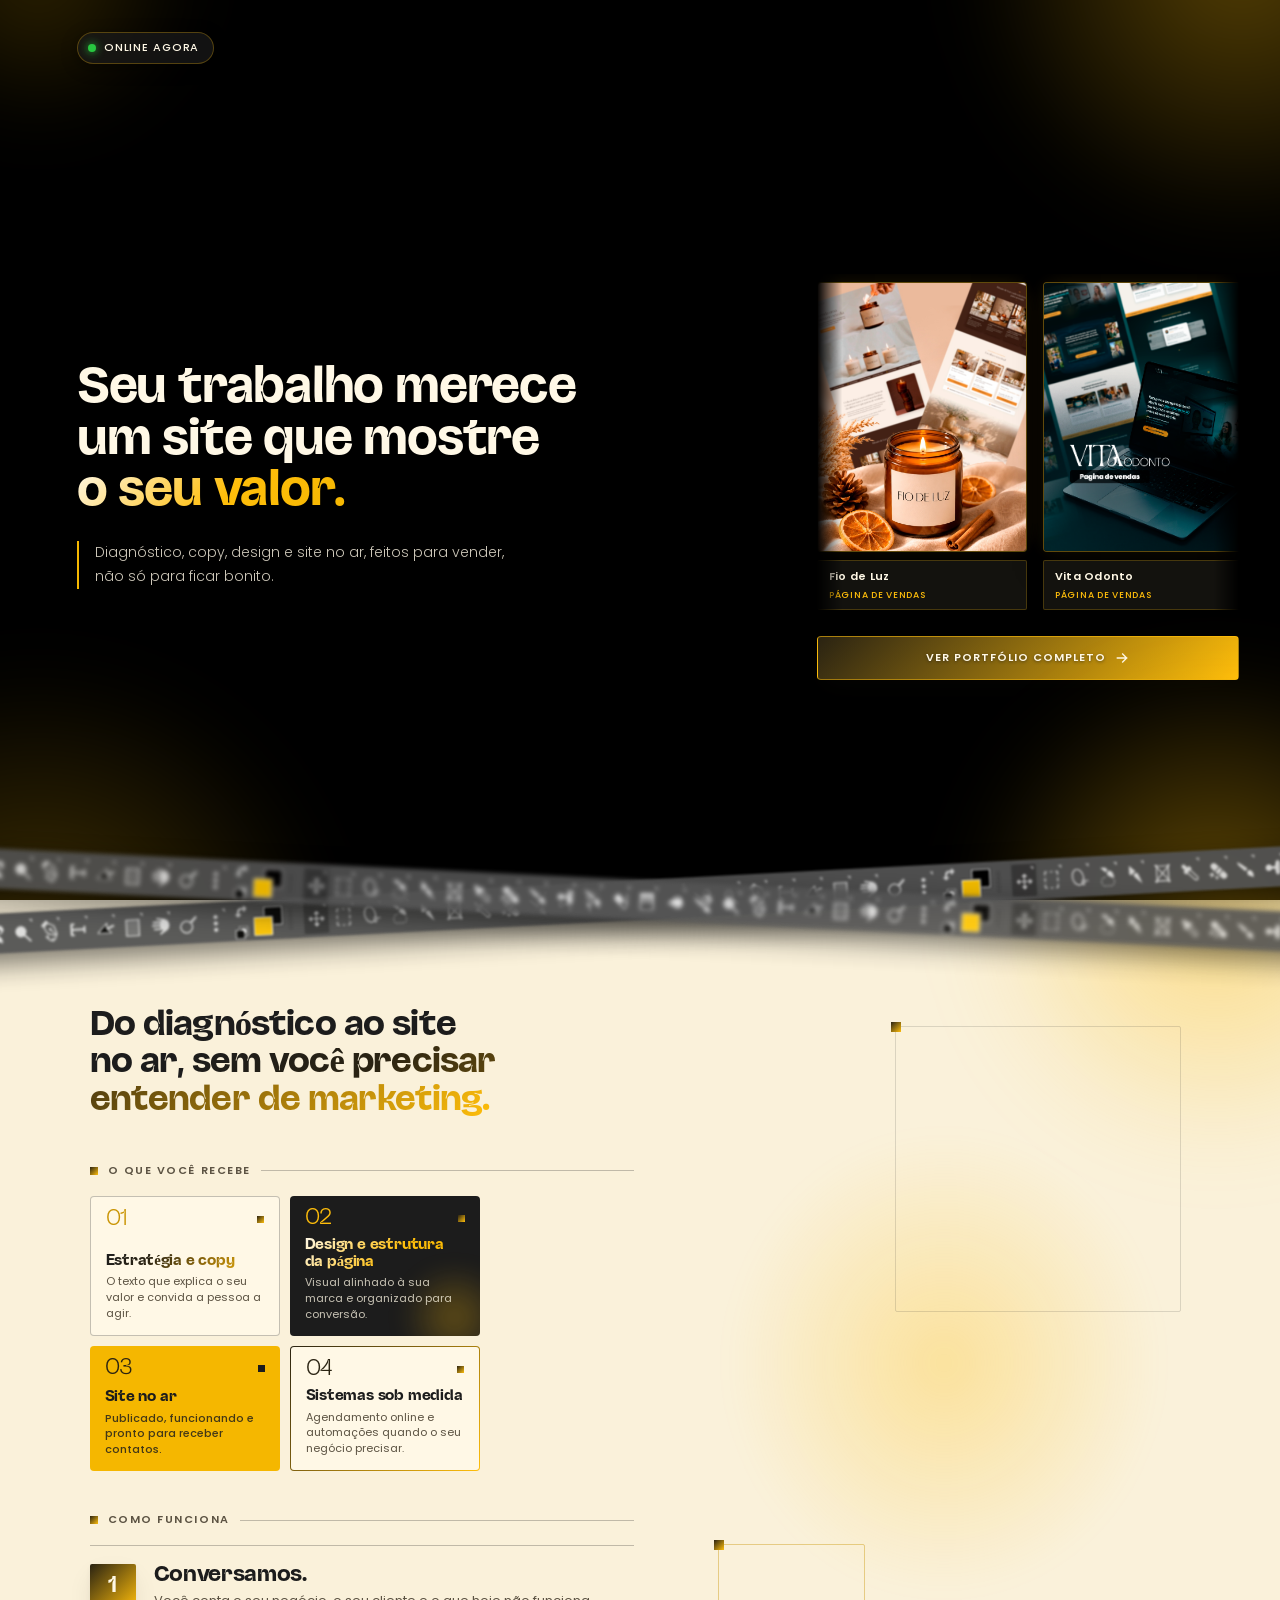
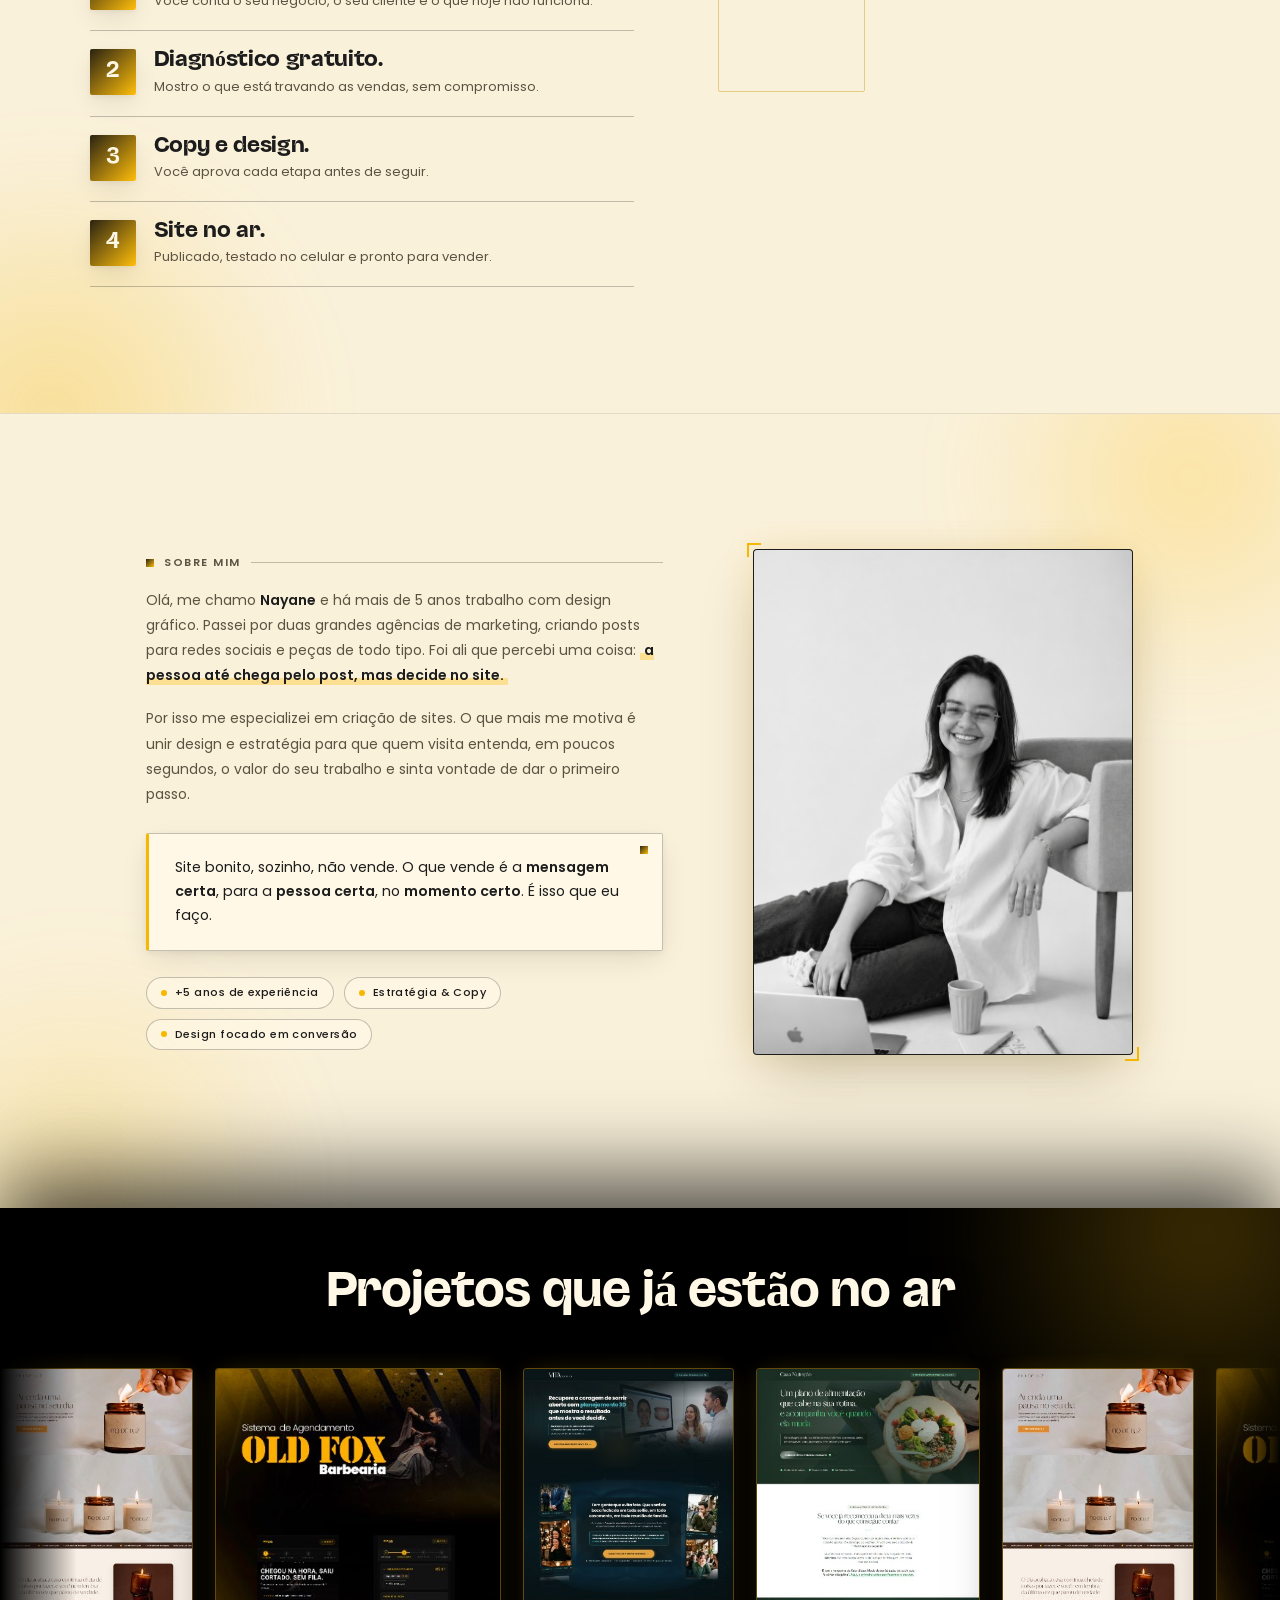
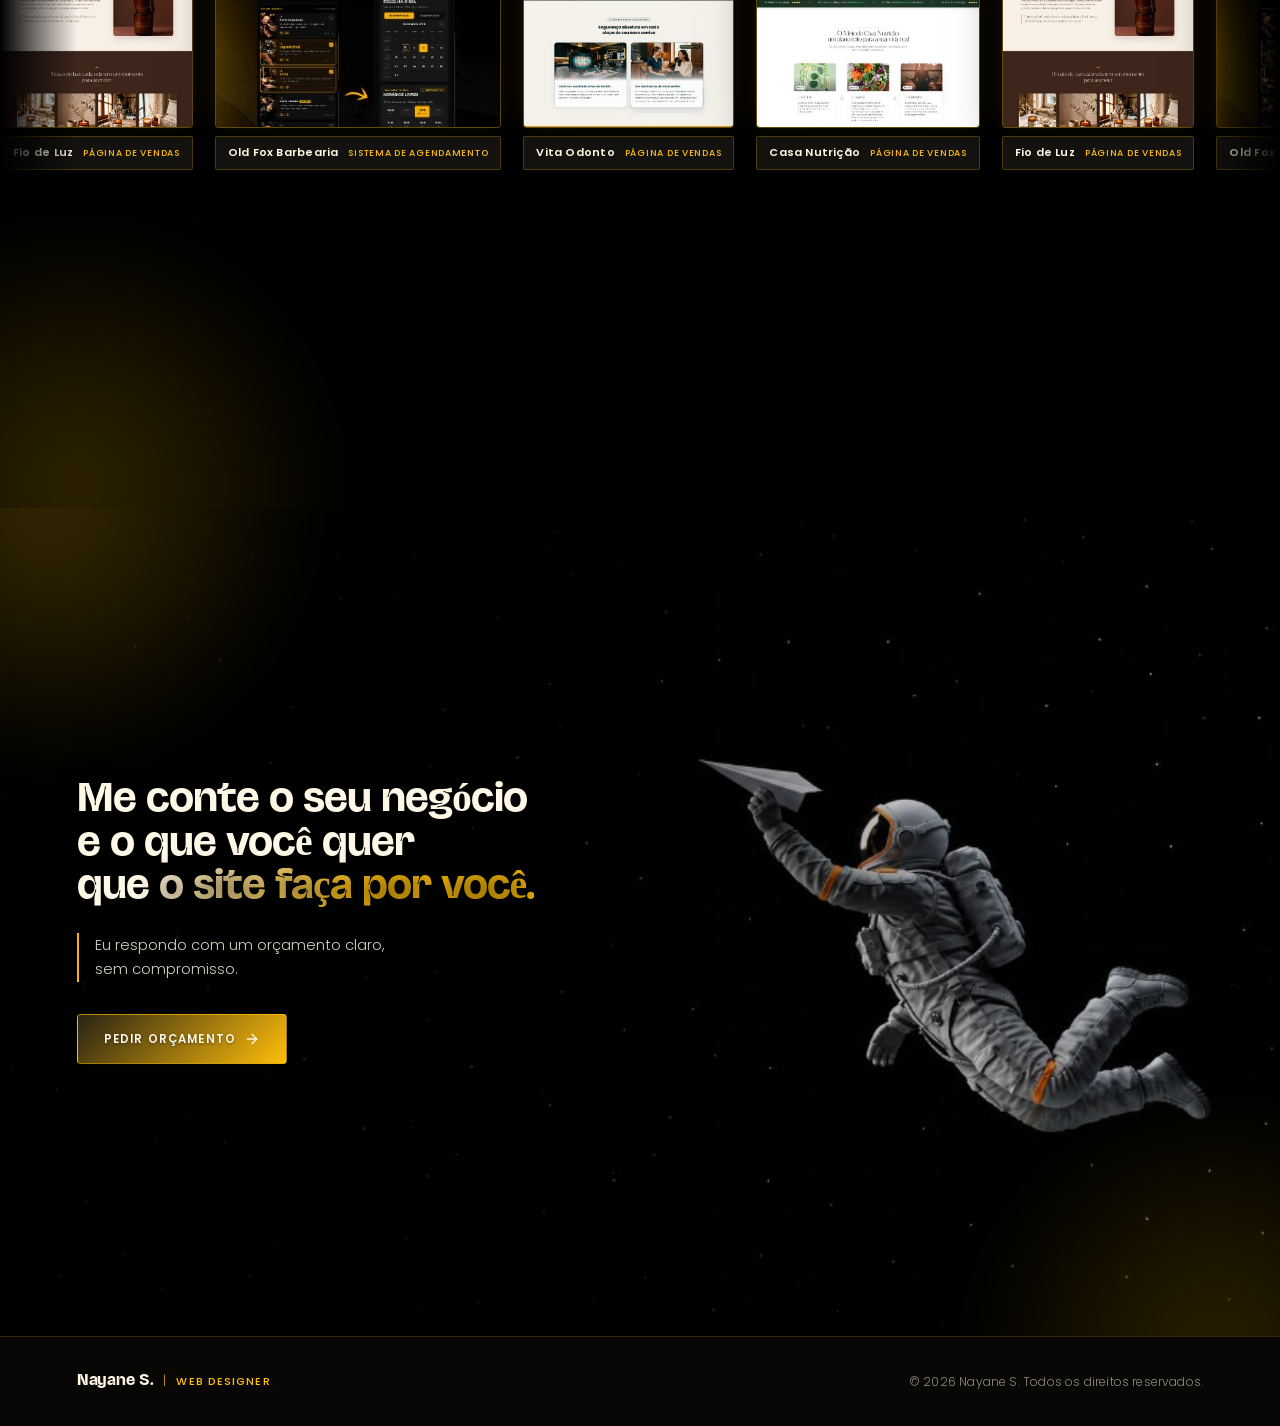
==== index.html @ 8c68a40d "feat: landing page Nayane Web Designer" ====
<!DOCTYPE html>
<html lang="pt-BR">
<head>
  <meta charset="UTF-8">
  <meta name="viewport" content="width=device-width, initial-scale=1.0">
  <title>Nayane — Site feito para vender</title>
  <meta name="description" content="Diagnóstico, copy, design e site no ar, feitos para vender, não só para ficar bonito.">
  <link rel="preconnect" href="https://fonts.googleapis.com">
  <link rel="preconnect" href="https://fonts.gstatic.com" crossorigin>
  <link href="https://fonts.googleapis.com/css2?family=Poppins:wght@300;400;500;600;700&display=swap" rel="stylesheet">
  <link rel="preload" as="image" href="assets/work/fio-de-luz.jpg">
  <link rel="stylesheet" href="styles.css">
</head>
<body>

<div class="scene" id="scene">

  <!-- ══════════════════════════════════════════
       DOBRA 1 — HERO (fixa enquanto a dobra 2 sobe)
  ═══════════════════════════════════════════ -->
  <section class="fold1" id="fold1" aria-label="Apresentação">

    <!-- Vídeo de fundo: acompanha o scroll (zoom + velocidade) -->
    <div class="space" id="space" aria-hidden="true">
      <video id="spaceVideo" class="space__video" autoplay muted loop playsinline preload="auto">
        <source src="assets/hero-bg.mov">
      </video>
      <!-- remove o astronauta do vídeo quando o astronauta em PNG assume e começa a cair -->
      <div class="space__hole" id="spaceHole"></div>
    </div>
    <div class="fold1__dim" id="fold1Dim" aria-hidden="true"></div>

    <!-- Luzes amarelas nas pontas -->
    <div class="glow glow--tr" aria-hidden="true"></div>
    <div class="glow glow--bl" aria-hidden="true"></div>
    <div class="glow glow--tl" aria-hidden="true"></div>

    <!-- Status online no topo -->
    <header class="live-status" aria-label="Status">
      <span class="live-status__dot" aria-hidden="true"></span>
      <span class="live-status__text">Online agora</span>
    </header>

    <div class="fold1__inner" id="fold1Inner">

      <!-- Copy à esquerda -->
      <div class="hero-copy">
        <h1 class="hero-copy__title">
          <span class="hero-title--desk">
            <span class="u-nowrap">Seu trabalho merece</span><br>
            <span class="u-nowrap">um site que mostre</span><br>
            <span class="grad-night u-nowrap">o seu valor.</span>
          </span>
          <span class="hero-title--mob">
            <span class="u-nowrap">Seu trabalho merece um site</span><br>
            <span class="u-nowrap">que mostre <span class="grad-night">o seu valor.</span></span>
          </span>
        </h1>
        <p class="hero-copy__lead">
          Diagnóstico, copy, design e site no ar, feitos para vender,<br class="desk-br">
          não só para ficar bonito.
        </p>
      </div>

      <!-- Carrossel contínuo em looping à direita -->
      <div class="showcase" id="showcase" aria-label="Projetos em destaque">
        <div class="marquee-wrap">
          <div class="marquee-track" id="marqueeTrack">
            <!-- Set 1 -->
            <a class="c-card" href="https://www.behance.net/gallery/258046395/Pagina-de-Vendas-Fio-de-Luz" target="_blank" rel="noopener noreferrer">
              <div class="c-card__frame">
                <img src="assets/work/fio-de-luz.jpg" alt="Fio de Luz — Página de Vendas" width="819" height="1024" loading="eager">
              </div>
              <div class="c-box">
                <span class="c-box__name">Fio de Luz</span>
                <span class="c-box__type">Página de Vendas</span>
              </div>
            </a>

            <a class="c-card" href="https://www.behance.net/gallery/257832721/Pagina-de-Vendas-Vita-Odonto" target="_blank" rel="noopener noreferrer">
              <div class="c-card__frame">
                <img src="assets/work/vita-odonto.png" alt="Vita Odonto — Página de Vendas" width="1080" height="1350" loading="lazy">
              </div>
              <div class="c-box">
                <span class="c-box__name">Vita Odonto</span>
                <span class="c-box__type">Página de Vendas</span>
              </div>
            </a>

            <a class="c-card" href="https://www.behance.net/gallery/257836967/Pagina-de-Vendas-Casa-Nutricao" target="_blank" rel="noopener noreferrer">
              <div class="c-card__frame">
                <img src="assets/work/casa-nutricao.png" alt="Casa Nutrição — Página de Vendas" width="1080" height="1350" loading="lazy">
              </div>
              <div class="c-box">
                <span class="c-box__name">Casa Nutrição</span>
                <span class="c-box__type">Página de Vendas</span>
              </div>
            </a>

            <a class="c-card" href="https://www.behance.net/gallery/258310247/Sistema-de-Agendamento-OLD-FOX-Barbearia" target="_blank" rel="noopener noreferrer">
              <div class="c-card__frame">
                <img src="assets/work/old-fox-barbearia.png" alt="Old Fox Barbearia — Sistema de Agendamento" width="1080" height="1350" loading="lazy">
              </div>
              <div class="c-box">
                <span class="c-box__name">Old Fox Barbearia</span>
                <span class="c-box__type">Sistema de Agendamento</span>
              </div>
            </a>

            <!-- Set 2 (duplicação para loop infinito contínuo) -->
            <a class="c-card" href="https://www.behance.net/gallery/258046395/Pagina-de-Vendas-Fio-de-Luz" target="_blank" rel="noopener noreferrer" aria-hidden="true" tabindex="-1">
              <div class="c-card__frame">
                <img src="assets/work/fio-de-luz.jpg" alt="" width="819" height="1024" loading="lazy">
              </div>
              <div class="c-box">
                <span class="c-box__name">Fio de Luz</span>
                <span class="c-box__type">Página de Vendas</span>
              </div>
            </a>

            <a class="c-card" href="https://www.behance.net/gallery/257832721/Pagina-de-Vendas-Vita-Odonto" target="_blank" rel="noopener noreferrer" aria-hidden="true" tabindex="-1">
              <div class="c-card__frame">
                <img src="assets/work/vita-odonto.png" alt="" width="1080" height="1350" loading="lazy">
              </div>
              <div class="c-box">
                <span class="c-box__name">Vita Odonto</span>
                <span class="c-box__type">Página de Vendas</span>
              </div>
            </a>

            <a class="c-card" href="https://www.behance.net/gallery/257836967/Pagina-de-Vendas-Casa-Nutricao" target="_blank" rel="noopener noreferrer" aria-hidden="true" tabindex="-1">
              <div class="c-card__frame">
                <img src="assets/work/casa-nutricao.png" alt="" width="1080" height="1350" loading="lazy">
              </div>
              <div class="c-box">
                <span class="c-box__name">Casa Nutrição</span>
                <span class="c-box__type">Página de Vendas</span>
              </div>
            </a>

            <a class="c-card" href="https://www.behance.net/gallery/258310247/Sistema-de-Agendamento-OLD-FOX-Barbearia" target="_blank" rel="noopener noreferrer" aria-hidden="true" tabindex="-1">
              <div class="c-card__frame">
                <img src="assets/work/old-fox-barbearia.png" alt="" width="1080" height="1350" loading="lazy">
              </div>
              <div class="c-box">
                <span class="c-box__name">Old Fox Barbearia</span>
                <span class="c-box__type">Sistema de Agendamento</span>
              </div>
            </a>
          </div>
        </div>

        <a class="btn-gradient btn-wide" href="https://www.behance.net/nayanefreitas1" target="_blank" rel="noopener noreferrer">
          Ver portfólio completo
          <svg viewBox="0 0 24 24" width="16" height="16" aria-hidden="true"><path d="M5 12h14M13 6l6 6-6 6" fill="none" stroke="currentColor" stroke-width="2" stroke-linecap="square"/></svg>
        </a>
      </div>
    </div>
  </section>

  <!-- ══════════════════════════════════════════
       DOBRA 2 — PROCESSO (sobe cobrindo a dobra 1)
  ═══════════════════════════════════════════ -->
  <section class="fold2" id="fold2" aria-label="O que você recebe e como funciona">

    <!-- Faixas de ferramentas do Photoshop se cruzando na transição -->
    <div class="ps-crossing" aria-hidden="true">
      <div class="ps-ribbon ps-ribbon--1"></div>
      <div class="ps-ribbon ps-ribbon--2"></div>
    </div>

    <div class="glow glow--f2-tr" aria-hidden="true"></div>
    <div class="glow glow--f2-bl" aria-hidden="true"></div>

    <div class="fold2__grid">

      <!-- Conteúdo à esquerda -->
      <div class="fold2__content">
        <h2 class="fold2__title reveal">
          Do diagnóstico ao site no ar, <span class="grad-day">sem você precisar entender de marketing.</span>
        </h2>

        <div class="sub-label reveal">O que você recebe</div>
        <div class="squares">
          <article class="sq sq--cream reveal" style="--d:0ms">
            <div class="sq__top"><span class="sq__idx">01</span><span class="sq__mark" aria-hidden="true"></span></div>
            <div class="sq__body">
              <h3 class="sq__title">Estratégia e copy</h3>
              <p class="sq__text">O texto que explica o seu valor e convida a pessoa a agir.</p>
            </div>
          </article>
          <article class="sq sq--charcoal reveal" style="--d:90ms">
            <div class="sq__top"><span class="sq__idx">02</span><span class="sq__mark" aria-hidden="true"></span></div>
            <div class="sq__body">
              <h3 class="sq__title"><span class="u-nowrap">Design e estrutura</span><br>da página</h3>
              <p class="sq__text">Visual alinhado à sua marca e organizado para conversão.</p>
            </div>
          </article>
          <article class="sq sq--yellow reveal" style="--d:180ms">
            <div class="sq__top"><span class="sq__idx">03</span><span class="sq__mark" aria-hidden="true"></span></div>
            <div class="sq__body">
              <h3 class="sq__title">Site no ar</h3>
              <p class="sq__text">Publicado, funcionando e pronto para receber contatos.</p>
            </div>
          </article>
          <article class="sq sq--frame reveal" style="--d:270ms">
            <div class="sq__top"><span class="sq__idx">04</span><span class="sq__mark" aria-hidden="true"></span></div>
            <div class="sq__body">
              <h3 class="sq__title">Sistemas sob medida</h3>
              <p class="sq__text">Agendamento online e automações quando o seu negócio precisar.</p>
            </div>
          </article>
        </div>

        <div class="sub-label reveal">Como funciona</div>
        <ol class="steps">
          <li class="step reveal" style="--d:0ms">
            <span class="step__num">1</span>
            <div><h3 class="step__title">Conversamos.</h3><p class="step__text">Você conta o seu negócio, o seu cliente e o que hoje não funciona.</p></div>
          </li>
          <li class="step reveal" style="--d:80ms">
            <span class="step__num">2</span>
            <div><h3 class="step__title">Diagnóstico gratuito.</h3><p class="step__text">Mostro o que está travando as vendas, sem compromisso.</p></div>
          </li>
          <li class="step reveal" style="--d:160ms">
            <span class="step__num">3</span>
            <div><h3 class="step__title">Copy e design.</h3><p class="step__text">Você aprova cada etapa antes de seguir.</p></div>
          </li>
          <li class="step reveal" style="--d:240ms">
            <span class="step__num">4</span>
            <div><h3 class="step__title">Site no ar.</h3><p class="step__text">Publicado, testado no celular e pronto para vender.</p></div>
          </li>
        </ol>
      </div>

      <!-- Palco do astronauta (fica fixo enquanto o conteúdo rola) -->
      <aside class="fold2__aside" id="astroSlot" aria-hidden="true">
        <div class="aside__glow"></div>
        <div class="aside__frame aside__frame--a"></div>
        <div class="aside__frame aside__frame--b"></div>
      </aside>
    </div>
  </section>

  <!-- ══════════════════════════════════════════
       DOBRA 3 — SOBRE (Nayane)
  ═══════════════════════════════════════════ -->
  <section class="fold3" id="sobre" aria-label="Sobre Nayane">
    <div class="glow glow--f3-tr" aria-hidden="true"></div>
    <div class="glow glow--f3-bl" aria-hidden="true"></div>

    <div class="fold3__grid">
      <!-- Texto à esquerda -->
      <div class="fold3__copy">
        <div class="sub-label reveal">Sobre mim</div>

        <p class="fold3__p reveal">
          Olá, me chamo <strong>Nayane</strong> e há mais de <br class="mob-br"><span class="u-nowrap">5 anos</span> trabalho com design gráfico. Passei por duas grandes agências de marketing, criando posts para redes sociais e peças de todo tipo. Foi ali que percebi uma coisa: <span class="fold3__highlight">a pessoa até chega pelo post, mas decide no site.</span>
        </p>

        <p class="fold3__p reveal">
          Por isso me especializei em criação <br class="mob-br"><span class="u-nowrap">de sites.</span> O que mais me motiva é unir design e estratégia para que quem visita entenda, em poucos segundos, o valor do seu trabalho e sinta vontade de dar o primeiro passo.
        </p>

        <div class="fold3__card reveal">
          <div class="fold3__card-mark" aria-hidden="true"></div>
          <p class="fold3__card-text">
            Site bonito, sozinho, não vende. O que vende é a <strong>mensagem certa</strong>, para a <strong>pessoa certa</strong>, no <strong>momento certo</strong>. É isso que eu faço.
          </p>
        </div>

        <div class="fold3__badges reveal">
          <span class="badge"><span class="badge__dot"></span>+5 anos de experiência</span>
          <span class="badge"><span class="badge__dot"></span>Estratégia &amp; Copy</span>
          <span class="badge"><span class="badge__dot"></span>Design focado em conversão</span>
        </div>
      </div>

      <!-- Foto à direita -->
      <div class="fold3__visual reveal">
        <div class="fold3__photo-wrap">
          <div class="fold3__photo-frame">
            <img class="fold3__photo" src="assets/nayane.jpg" alt="Nayane — Designer Gráfica e de Sites" width="800" height="1067" loading="lazy">
          </div>
          <div class="fold3__photo-decor fold3__photo-decor--tl" aria-hidden="true"></div>
          <div class="fold3__photo-decor fold3__photo-decor--br" aria-hidden="true"></div>
        </div>
      </div>
    </div>
  </section>

  <!-- ══════════════════════════════════════════
       DOBRA 4 — PROJETOS NO AR (Vídeo Astronauta + Carrossel Looping)
  ═══════════════════════════════════════════ -->
  <section class="fold4" id="portfolio" aria-label="Projetos no ar">
    <!-- Fundo de vídeo com astronauta no centro inferior -->
    <div class="fold4__video-wrap" aria-hidden="true">
      <video class="fold4__video" id="fold4Video" autoplay muted loop playsinline webkit-playsinline preload="auto">
        <source src="assets/fold4-bg.mp4" type="video/mp4">
        <source src="assets/fold4-bg.mov" type="video/quicktime">
      </video>
      <div class="fold4__dim"></div>
    </div>

    <!-- Luzes de ponta -->
    <div class="glow glow--f4-tr" aria-hidden="true"></div>
    <div class="glow glow--f4-bl" aria-hidden="true"></div>

    <div class="fold4__content">
      <!-- Título da dobra 4 -->
      <div class="fold4__header reveal">
        <h2 class="fold4__title">
          Projetos que já estão no ar
        </h2>
      </div>

      <!-- Carrossel contínuo passando acima do astronauta -->
      <div class="fold4__marquee-wrap" aria-label="Carrossel de projetos">
        <div class="fold4__track">
          <!-- Set 1 -->
          <a class="p-card" href="https://www.behance.net/gallery/258046395/Pagina-de-Vendas-Fio-de-Luz" target="_blank" rel="noopener noreferrer">
            <div class="p-card__frame">
              <img src="assets/projects/fio-de-luz-full.jpg" alt="Fio de Luz — Vela Aromática &amp; Ritual" width="368" height="1024" loading="eager">
            </div>
            <div class="p-card__info">
              <span class="p-card__name">Fio de Luz</span>
              <span class="p-card__tag">Página de Vendas</span>
            </div>
          </a>

          <a class="p-card" href="https://www.behance.net/gallery/258310247/Sistema-de-Agendamento-OLD-FOX-Barbearia" target="_blank" rel="noopener noreferrer">
            <div class="p-card__frame">
              <img src="assets/projects/old-fox-full.jpg" alt="Old Fox Barbearia — Sistema de Agendamento" width="388" height="1024" loading="lazy">
            </div>
            <div class="p-card__info">
              <span class="p-card__name">Old Fox Barbearia</span>
              <span class="p-card__tag">Sistema de Agendamento</span>
            </div>
          </a>

          <a class="p-card" href="https://www.behance.net/gallery/257832721/Pagina-de-Vendas-Vita-Odonto" target="_blank" rel="noopener noreferrer">
            <div class="p-card__frame">
              <img src="assets/projects/vita-odonto-full.jpg" alt="Vita Odonto — Odontologia Estética" width="351" height="1024" loading="lazy">
            </div>
            <div class="p-card__info">
              <span class="p-card__name">Vita Odonto</span>
              <span class="p-card__tag">Página de Vendas</span>
            </div>
          </a>

          <a class="p-card" href="https://www.behance.net/gallery/257836967/Pagina-de-Vendas-Casa-Nutricao" target="_blank" rel="noopener noreferrer">
            <div class="p-card__frame">
              <img src="assets/projects/casa-nutricao-full.jpg" alt="Casa Nutrição — Nutrição Real" width="364" height="1024" loading="lazy">
            </div>
            <div class="p-card__info">
              <span class="p-card__name">Casa Nutrição</span>
              <span class="p-card__tag">Página de Vendas</span>
            </div>
          </a>

          <!-- Set 2 (duplicação para loop contínuo perfeito) -->
          <a class="p-card" href="https://www.behance.net/gallery/258046395/Pagina-de-Vendas-Fio-de-Luz" target="_blank" rel="noopener noreferrer" aria-hidden="true" tabindex="-1">
            <div class="p-card__frame">
              <img src="assets/projects/fio-de-luz-full.jpg" alt="" width="368" height="1024" loading="lazy">
            </div>
            <div class="p-card__info">
              <span class="p-card__name">Fio de Luz</span>
              <span class="p-card__tag">Página de Vendas</span>
            </div>
          </a>

          <a class="p-card" href="https://www.behance.net/gallery/258310247/Sistema-de-Agendamento-OLD-FOX-Barbearia" target="_blank" rel="noopener noreferrer" aria-hidden="true" tabindex="-1">
            <div class="p-card__frame">
              <img src="assets/projects/old-fox-full.jpg" alt="" width="388" height="1024" loading="lazy">
            </div>
            <div class="p-card__info">
              <span class="p-card__name">Old Fox Barbearia</span>
              <span class="p-card__tag">Sistema de Agendamento</span>
            </div>
          </a>

          <a class="p-card" href="https://www.behance.net/gallery/257832721/Pagina-de-Vendas-Vita-Odonto" target="_blank" rel="noopener noreferrer" aria-hidden="true" tabindex="-1">
            <div class="p-card__frame">
              <img src="assets/projects/vita-odonto-full.jpg" alt="" width="351" height="1024" loading="lazy">
            </div>
            <div class="p-card__info">
              <span class="p-card__name">Vita Odonto</span>
              <span class="p-card__tag">Página de Vendas</span>
            </div>
          </a>

          <a class="p-card" href="https://www.behance.net/gallery/257836967/Pagina-de-Vendas-Casa-Nutricao" target="_blank" rel="noopener noreferrer" aria-hidden="true" tabindex="-1">
            <div class="p-card__frame">
              <img src="assets/projects/casa-nutricao-full.jpg" alt="" width="364" height="1024" loading="lazy">
            </div>
            <div class="p-card__info">
              <span class="p-card__name">Casa Nutrição</span>
              <span class="p-card__tag">Página de Vendas</span>
            </div>
          </a>
        </div>
      </div>
    </div>
  </section>

  <!-- ═══════════════════════════════════════════════
       DOBRA 5 — CONTATO & ORÇAMENTO
  ════════════════════════════════════════════════ -->
  <section class="fold5" id="contato" aria-label="Pedir orçamento">
    <div class="fold5__bg-wrap" aria-hidden="true">
      <img class="fold5__bg" src="assets/fold5-bg.jpg" alt="" width="1024" height="576" loading="lazy" draggable="false">
      <div class="fold5__dim"></div>
    </div>

    <div class="glow glow--f5-tl" aria-hidden="true"></div>
    <div class="glow glow--f5-br" aria-hidden="true"></div>

    <div class="fold5__inner">
      <div class="fold5__content reveal">
        <h2 class="fold5__title">
          <span class="f5-line">Me conte o seu negócio</span><br>
          <span class="f5-line">e o que você quer</span><br>
          <span class="f5-line">que <span class="text-gold">o site faça por você.</span></span>
        </h2>

        <p class="fold5__sub">
          Eu respondo com um orçamento claro,<br>sem compromisso.
        </p>

        <div class="fold5__actions">
          <a class="btn-gradient fold5__cta" href="https://wa.me/5585987324544?text=Ol%C3%A1%20Nayane,%20gostaria%20de%20pedir%20um%20or%C3%A7amento%20para%20o%20meu%20site." target="_blank" rel="noopener noreferrer">
            <span>Pedir Orçamento</span>
            <svg width="16" height="16" viewBox="0 0 24 24" fill="none" stroke="currentColor" stroke-width="2" stroke-linecap="round" stroke-linejoin="round" aria-hidden="true">
              <path d="M5 12h14"/><path d="m12 5 7 7-7 7"/>
            </svg>
          </a>
        </div>
      </div>
    </div>
  </section>

  <!-- ═══════════════════════════════════════════════
       RODAPÉ
  ════════════════════════════════════════════════ -->
  <footer class="site-footer" role="contentinfo">
    <div class="site-footer__inner">
      <div class="site-footer__brand">
        <span class="site-footer__name">Nayane S.</span>
        <span class="site-footer__sep" aria-hidden="true">|</span>
        <span class="site-footer__role">Web Designer</span>
      </div>
      <p class="site-footer__copy">© 2026 Nayane S. Todos os direitos reservados.</p>
    </div>
  </footer>
</div>

<!-- Modal de Briefing / Orçamento -->
<div class="quote-modal" id="quoteModal" role="dialog" aria-modal="true" aria-labelledby="quoteModalTitle" hidden>
  <div class="quote-modal__backdrop" data-close-modal></div>
  <div class="quote-modal__card">
    <button type="button" class="quote-modal__close" id="closeQuoteModal" aria-label="Fechar">
      <svg width="18" height="18" viewBox="0 0 24 24" fill="none" stroke="currentColor" stroke-width="2" stroke-linecap="round" stroke-linejoin="round">
        <line x1="18" y1="6" x2="6" y2="18"/><line x1="6" y1="6" x2="18" y2="18"/>
      </svg>
    </button>
    <h3 class="quote-modal__title" id="quoteModalTitle">Me conte sobre o <span class="text-gold">seu projeto</span></h3>
    <p class="quote-modal__desc">Preencha em poucos segundos para copiar sua mensagem e enviar no Instagram sem compromisso.</p>
    <form class="quote-form" id="quoteForm">
      <label class="quote-field">
        <span>Seu nome</span>
        <input type="text" id="qName" placeholder="Ex.: Maria Silva" required>
      </label>
      <label class="quote-field">
        <span>Seu negócio / segmento</span>
        <input type="text" id="qBiz" placeholder="Ex.: Clínica odontológica, loja de velas, barbearia..." required>
      </label>
      <label class="quote-field">
        <span>O que você quer que o site faça por você?</span>
        <textarea id="qGoal" rows="3" placeholder="Ex.: Atrair clientes pelo WhatsApp, vender um produto, agendar horários..." required></textarea>
      </label>
      <div class="quote-form__actions">
        <button type="submit" class="btn-gradient btn-wide">
          <span id="qSubmitLabel">Copiar mensagem &amp; abrir Instagram</span>
          <svg width="16" height="16" viewBox="0 0 24 24" fill="none" stroke="currentColor" stroke-width="2" stroke-linecap="round" stroke-linejoin="round">
            <path d="M5 12h14"/><path d="m12 5 7 7-7 7"/>
          </svg>
        </button>
      </div>
      <p class="quote-form__feedback" id="qFeedback" aria-live="polite"></p>
    </form>
  </div>
</div>

<!-- Astronauta: cai da dobra 1 para a direita da dobra 2 (posicionado pelo scroll) -->
<div class="astro" id="astro" aria-hidden="true">
  <div class="astro__float">
    <img class="astro__img" src="assets/astronaut.png" alt="" width="1024" height="587" draggable="false">
    <img class="astro__hand astro__hand--a" src="assets/astronaut.png" alt="" draggable="false">
    <img class="astro__hand astro__hand--b" src="assets/astronaut.png" alt="" draggable="false">
  </div>
</div>

<script src="script.js"></script>
</body>
</html>
---- styles.css ----
/* ═══════════════════════════════════════════════
   NAYANE — Dobras 1 e 2
   Tokens vindos do design-system.html
═══════════════════════════════════════════════ */

@font-face {
  font-family: 'Malinton';
  src: url('./malinton/MalintonTrialVersion-Thin.otf') format('opentype');
  font-weight: 100; font-style: normal; font-display: swap;
}
@font-face {
  font-family: 'Malinton';
  src: url('./malinton/MalintonTrialVersion-ExtLt.otf') format('opentype');
  font-weight: 200; font-style: normal; font-display: swap;
}
@font-face {
  font-family: 'Malinton';
  src: url('./malinton/MalintonTrialVersion-Light.otf') format('opentype');
  font-weight: 300; font-style: normal; font-display: swap;
}
@font-face {
  font-family: 'Malinton';
  src: url('./malinton/MalintonTrialVersion-Regular.otf') format('opentype');
  font-weight: 400; font-style: normal; font-display: swap;
}
@font-face {
  font-family: 'Malinton';
  src: url('./malinton/MalintonTrialVersion-Medium.otf') format('opentype');
  font-weight: 500; font-style: normal; font-display: swap;
}
@font-face {
  font-family: 'Malinton';
  src: url('./malinton/MalintonTrialVersion-SemiBold.otf') format('opentype');
  font-weight: 600; font-style: normal; font-display: swap;
}
@font-face {
  font-family: 'Malinton';
  src: url('./malinton/MalintonTrialVersion-Bold.otf') format('opentype');
  font-weight: 700; font-style: normal; font-display: swap;
}
@font-face {
  font-family: 'Malinton';
  src: url('./malinton/MalintonTrialVersion-ExtBd.otf') format('opentype');
  font-weight: 800; font-style: normal; font-display: swap;
}
@font-face {
  font-family: 'Malinton';
  src: url('./malinton/MalintonTrialVersion-Black.otf') format('opentype');
  font-weight: 900; font-style: normal; font-display: swap;
}

*, *::before, *::after { box-sizing: border-box; margin: 0; padding: 0; }

:root {
  --color-bg:            #FFF8E6;
  --color-surface:       #FAF1DA;   /* fundo da dobra 2 */
  --color-surface-2:     #F4E7C8;
  --color-dark:          #1C1C1C;
  --color-dark-warm:     #2A2312;
  --color-text:          #1C1C1C;
  --color-text-muted:    #5C5343;
  --color-text-inverse:  #FFF8E6;
  --color-accent:        #F5B700;
  --color-accent-bright: #FFBE0B;
  --color-accent-dark:   #C99300;
  --color-accent-tint:   rgba(245, 183, 0, 0.14);

  --gradient-brand:      linear-gradient(180deg, #2A2312 0%, #FFBE0B 100%);
  --gradient-brand-diag: linear-gradient(135deg, #2A2312 0%, #FFBE0B 100%);
  --gradient-display:    linear-gradient(135deg, #1C1C1C 0%, #2A2312 28%, #9E740A 66%, #FFBE0B 100%);
  --gradient-display-dk: linear-gradient(135deg, #FFF8E6 0%, #FFBE0B 55%, #F5B700 100%);

  --color-border:        rgba(28, 28, 28, 0.12);
  --color-border-strong: rgba(28, 28, 28, 0.26);
  --color-border-dark:   rgba(255, 248, 230, 0.16);

  --font-display: 'Malinton', Georgia, 'Times New Roman', serif;
  --font-body:    'Poppins', -apple-system, BlinkMacSystemFont, sans-serif;

  --radius-xs: 2px;
  --radius-sm: 4px;
  --radius-md: 8px;

  --shadow-md:   0 10px 28px -6px rgba(42, 35, 18, 0.14), 0 2px 6px rgba(28, 28, 28, 0.06);
  --shadow-lg:   0 24px 52px -12px rgba(42, 35, 18, 0.24);
  --shadow-glow: 0 8px 28px rgba(245, 183, 0, 0.34);

  --ease-fast:   150ms ease;
  --ease-normal: 250ms cubic-bezier(0.22, 1, 0.36, 1);
  --ease-slow:   700ms cubic-bezier(0.22, 1, 0.36, 1);

  --gutter: 6vw;
}

html { scroll-behavior: auto; overflow-x: clip; }

body {
  font-family: var(--font-body);
  background: #000;
  color: var(--color-text-inverse);
  font-size: 14px;
  line-height: 1.6;
  overflow-x: hidden;
  -webkit-font-smoothing: antialiased;
}

img { display: block; max-width: 100%; }

/* ─── Gradientes em texto display ───────────── */
.grad-night, .grad-day {
  background-clip: text;
  -webkit-background-clip: text;
  -webkit-text-fill-color: transparent;
  color: transparent;
}
.grad-night { background-image: var(--gradient-display-dk); }
.grad-day   { background-image: var(--gradient-display); }

/* ─── Estrutura de cena ─────────────────────── */
.scene { position: relative; }

/* ═══════════════════════════════════════════════
   DOBRA 1
═══════════════════════════════════════════════ */
.fold1 {
  position: sticky; top: 0;
  height: 100vh; height: 100svh;
  min-height: 600px;
  overflow: hidden;
  z-index: 1;
  background: #000;
  isolation: isolate;
}

/* vídeo — dimensionado/posicionado por JS (cobre a tela) */
.space {
  position: absolute; left: 0; top: 0;
  transform-origin: 50% 50%;
  will-change: transform;
  z-index: 0;
}
.space__video {
  position: absolute; inset: 0;
  width: 100%; height: 100%;
  object-fit: cover;
  display: block;
}
.space__hole {
  position: absolute; border-radius: 50%;
  background: radial-gradient(closest-side, #020203 0%, #020203 64%, rgba(2,2,3,0) 100%);
  opacity: 0;
  pointer-events: none;
}

.fold1__dim {
  position: absolute; inset: 0; z-index: 1; pointer-events: none;
  background:
    linear-gradient(90deg, rgba(0,0,0,0.55) 0%, rgba(0,0,0,0.18) 45%, rgba(0,0,0,0) 70%),
    radial-gradient(ellipse 90% 80% at 50% 50%, transparent 55%, rgba(0,0,0,0.55) 100%);
}
.fold1__dim::after {
  content: ''; position: absolute; inset: 0;
  background: #000; opacity: var(--dim, 0);
}

/* luzes amarelas suaves nas pontas */
.glow {
  position: absolute; border-radius: 50%;
  pointer-events: none; z-index: 1;
  filter: blur(36px);
  animation: glowPulse 7s ease-in-out infinite;
}
.glow--tr { width: 46vw; height: 46vw; top: -26vw; right: -20vw;
  background: radial-gradient(circle, rgba(255,190,11,0.34), rgba(255,190,11,0) 66%); }
.glow--bl { width: 50vw; height: 50vw; bottom: -30vw; left: -22vw;
  background: radial-gradient(circle, rgba(255,190,11,0.28), rgba(255,190,11,0) 66%); animation-delay: -3s; }
.glow--tl { width: 26vw; height: 26vw; top: -15vw; left: -10vw;
  background: radial-gradient(circle, rgba(245,183,0,0.20), rgba(245,183,0,0) 66%); animation-delay: -5s; }
@keyframes glowPulse { 0%,100% { opacity: 1; } 50% { opacity: 0.6; } }

/* live status no topo */
.live-status {
  position: absolute; z-index: 5;
  top: 32px; left: var(--gutter);
  display: inline-flex; align-items: center; gap: 8px;
  padding: 6px 14px 6px 10px;
  background: rgba(28, 28, 28, 0.65);
  border: 1px solid rgba(255, 190, 11, 0.28);
  border-radius: 999px;
  backdrop-filter: blur(10px);
  -webkit-backdrop-filter: blur(10px);
  box-shadow: 0 4px 16px rgba(0, 0, 0, 0.4);
}
.live-status__dot {
  width: 8px; height: 8px;
  border-radius: 50%;
  background: #28c840;
  box-shadow: 0 0 8px #28c840;
  animation: livePulse 2s ease-in-out infinite;
}
.live-status__text {
  font-family: var(--font-body);
  font-size: 11px;
  font-weight: 500;
  letter-spacing: 0.08em;
  text-transform: uppercase;
  color: #fff8e6;
}
@keyframes livePulse {
  0%, 100% { opacity: 1; transform: scale(1); box-shadow: 0 0 8px #28c840; }
  50% { opacity: 0.55; transform: scale(0.9); box-shadow: 0 0 3px #28c840; }
}

.u-nowrap {
  white-space: nowrap;
}
.mob-br { display: none; }
.hero-title--desk { display: inline; }
.hero-title--mob { display: none; }

/* marca legada mantida por compatibilidade */
.brand { display: none; }

/* conteúdo */
.fold1__inner {
  position: relative; z-index: 3;
  height: 100%;
  display: grid;
  grid-template-columns: minmax(0, 1fr) auto;
  align-items: center;
  column-gap: 3vw;
  padding: 110px 3.2vw 56px var(--gutter);
  will-change: transform, opacity;
}

.hero-copy { max-width: 44vw; }
.hero-copy__title {
  font-family: var(--font-display);
  font-weight: 700;
  font-size: clamp(28px, 3.8vw, 68px);
  line-height: 1.05;
  letter-spacing: -0.025em;
  color: var(--color-text-inverse);
  margin-bottom: 22px;
}
.hero-copy__lead {
  font-weight: 300;
  font-size: clamp(13.5px, 1.1vw, 16.5px);
  line-height: 1.7;
  max-width: 32em;
  color: rgba(255, 248, 230, 0.8);
  border-left: 2px solid var(--color-accent);
  padding-left: 16px;
}

/* ─── Carrossel em Marquee Contínuo ─────────── */
.showcase {
  width: min(33vw, 450px);
  justify-self: end;
  margin-left: auto;
  display: flex;
  flex-direction: column;
  gap: 14px;
}

.marquee-wrap {
  width: 100%;
  overflow: hidden;
  padding: 8px 0 12px;
  mask-image: linear-gradient(90deg, transparent 0%, #000 6%, #000 94%, transparent 100%);
  -webkit-mask-image: linear-gradient(90deg, transparent 0%, #000 6%, #000 94%, transparent 100%);
}

.marquee-track {
  display: flex;
  gap: 16px;
  width: max-content;
  animation: marqueeLoop 24s linear infinite;
  will-change: transform;
}
.marquee-wrap:hover .marquee-track {
  animation-play-state: paused;
}

@keyframes marqueeLoop {
  0%   { transform: translateX(0); }
  100% { transform: translateX(calc(-50% - 8px)); }
}

.c-card {
  width: 210px;
  flex-shrink: 0;
  display: flex;
  flex-direction: column;
  gap: 8px;
  text-decoration: none;
  color: inherit;
  cursor: pointer;
}
.c-card__frame {
  position: relative;
  width: 100%;
  height: 270px;
  border-radius: var(--radius-sm);
  overflow: hidden;
  background: #0d0d0d;
  border: 1px solid rgba(255, 190, 11, 0.35);
  box-shadow: 0 16px 32px -8px rgba(0,0,0,0.7), 0 0 22px -6px rgba(255,190,11,0.2);
  transition: transform var(--ease-normal), border-color var(--ease-normal), box-shadow var(--ease-normal);
}
.c-card:hover .c-card__frame {
  transform: translateY(-3px);
  border-color: var(--color-accent-bright);
  box-shadow: 0 20px 38px -8px rgba(0,0,0,0.85), 0 0 30px -4px rgba(255,190,11,0.38);
}
.c-card__frame img {
  width: 100%;
  height: 100%;
  object-fit: cover;
  user-select: none;
  -webkit-user-drag: none;
}

/* quadradinho delicado abaixo da imagem */
.c-box {
  background: rgba(24, 22, 18, 0.82);
  border: 1px solid rgba(255, 190, 11, 0.22);
  border-radius: var(--radius-xs);
  padding: 7px 11px;
  display: flex;
  flex-direction: column;
  gap: 2px;
  backdrop-filter: blur(8px);
  -webkit-backdrop-filter: blur(8px);
}
.c-box__name {
  font-family: var(--font-body);
  font-weight: 600;
  font-size: 11px;
  letter-spacing: 0.02em;
  color: #fff8e6;
  white-space: nowrap;
  overflow: hidden;
  text-overflow: ellipsis;
}
.c-box__type {
  font-family: var(--font-body);
  font-weight: 500;
  font-size: 9px;
  letter-spacing: 0.08em;
  text-transform: uppercase;
  color: var(--color-accent-bright);
}

.btn-gradient {
  background: var(--gradient-brand-diag);
  color: var(--color-text-inverse);
  border: 1px solid rgba(255, 190, 11, 0.55);
  border-radius: var(--radius-sm);
  padding: 12px 20px;
  font-family: var(--font-body); font-size: 11px; font-weight: 600;
  letter-spacing: 0.09em; text-transform: uppercase; text-decoration: none;
  text-shadow: 0 1px 3px rgba(28, 28, 28, 0.55);
  box-shadow: var(--shadow-md);
  display: inline-flex; align-items: center; justify-content: center; gap: 8px;
  cursor: pointer;
  transition: all var(--ease-fast);
}
.btn-gradient:hover { filter: brightness(1.08); box-shadow: var(--shadow-glow); transform: translateY(-1px); }
.btn-gradient svg { transition: transform var(--ease-fast); }
.btn-gradient:hover svg { transform: translateX(3px); }
.btn-wide { width: 100%; }

/* ═══════════════════════════════════════════════
   DOBRA 2
═══════════════════════════════════════════════ */
.fold2 {
  position: relative; z-index: 2;
  background: var(--color-surface);       /* #FAF1DA */
  color: var(--color-text);
  overflow: visible; /* permite que as faixas cruzem sobre a dobra 1 */
}

/* Faixas Photoshop se cruzando entre a dobra 1 e a dobra 2 */
.ps-crossing {
  position: absolute;
  top: 0;
  left: 50%;
  transform: translate(-50%, -50%);
  width: 100%;
  height: 0;
  pointer-events: none;
  z-index: 30;
  display: flex;
  align-items: center;
  justify-content: center;
  overflow: visible;
}
.ps-ribbon {
  position: absolute;
  width: 120vw;
  height: 40px;
  background-image: url('assets/ps-toolbar-h.png');
  background-repeat: repeat-x;
  background-position: center;
  background-size: auto 40px;
  box-shadow: 0 10px 28px rgba(0, 0, 0, 0.55);
}
.ps-ribbon--1 {
  transform: rotate(-3deg);
  filter: blur(1.3px);
  opacity: 0.95;
}
.ps-ribbon--2 {
  transform: rotate(2.8deg);
  filter: blur(2px);
  opacity: 0.90;
}

.glow--f2-tr { width: 42vw; height: 42vw; top: -20vw; right: -16vw;
  background: radial-gradient(circle, rgba(255,190,11,0.40), rgba(255,190,11,0) 66%); z-index: 0; }
.glow--f2-bl { width: 44vw; height: 44vw; bottom: -22vw; left: -18vw;
  background: radial-gradient(circle, rgba(245,183,0,0.32), rgba(245,183,0,0) 66%); z-index: 0; animation-delay: -3s; }

.fold2__grid {
  position: relative; z-index: 1;
  display: grid;
  grid-template-columns: minmax(0, 1.05fr) minmax(0, 0.95fr);
  column-gap: 5vw;
  padding: 0 max(40px, 7vw);
  max-width: 1280px;
  margin: 0 auto;
}
.fold2__content { padding: 12vh 0 14vh; }

.fold2__title {
  font-family: var(--font-display); font-weight: 700;
  font-size: clamp(26px, 2.7vw, 44px);
  line-height: 1.08; letter-spacing: -0.025em;
  color: var(--color-text);
  margin-bottom: 42px;
  text-wrap: balance;
}

.sub-label {
  display: flex; align-items: center; gap: 10px;
  font-size: 11px; font-weight: 600; letter-spacing: 0.14em; text-transform: uppercase;
  color: var(--color-text-muted);
  margin-bottom: 16px;
}
.sub-label::before { content: ''; width: 8px; height: 8px; background: var(--gradient-brand-diag); }
.sub-label::after { content: ''; flex: 1; height: 1px; background: var(--color-border-strong); }

/* ─── Quadrados delicados ─────────────────────── */
.squares {
  display: grid; grid-template-columns: repeat(2, minmax(0, 1fr));
  gap: 10px;
  max-width: 390px;
  margin-bottom: 40px;
}
.sq {
  position: relative;
  aspect-ratio: auto;
  min-height: 124px;
  padding: 13px 15px;
  display: flex; flex-direction: column; justify-content: space-between;
  border-radius: var(--radius-sm);
  transition: transform var(--ease-normal), box-shadow var(--ease-normal);
  overflow: hidden;
}
.sq:hover { transform: translateY(-4px); box-shadow: var(--shadow-lg); }
.sq__top { display: flex; align-items: center; justify-content: space-between; margin-bottom: 10px; }
.sq__idx {
  font-family: var(--font-display); font-weight: 200; font-size: 22px; line-height: 0.9; letter-spacing: -0.02em;
}
.sq__mark { width: 7px; height: 7px; background: var(--gradient-brand-diag); }
.sq__title {
  font-family: var(--font-display); font-weight: 700;
  font-size: clamp(14px, 1.15vw, 17px); line-height: 1.1; letter-spacing: -0.015em;
  margin-bottom: 4px;
}
.sq__text { font-size: 11px; line-height: 1.45; }

.sq--cream {
  background: var(--color-bg);
  border: 1px solid var(--color-border-strong);
  color: var(--color-text);
}
.sq--cream .sq__idx { color: var(--color-accent-dark); }
.sq--cream .sq__title { background: var(--gradient-display); -webkit-background-clip: text; background-clip: text; -webkit-text-fill-color: transparent; }
.sq--cream .sq__text { color: var(--color-text-muted); }

.sq--charcoal {
  background: var(--color-dark);
  color: var(--color-text-inverse);
}
.sq--charcoal::after {
  content: ''; position: absolute; width: 70%; height: 70%; right: -22%; bottom: -22%;
  background: radial-gradient(circle, rgba(255,190,11,0.30), rgba(255,190,11,0) 65%); filter: blur(10px); pointer-events: none;
}
.sq--charcoal .sq__idx { color: var(--color-accent-bright); }
.sq--charcoal .sq__title { background: var(--gradient-display-dk); -webkit-background-clip: text; background-clip: text; -webkit-text-fill-color: transparent; }
.sq--charcoal .sq__text { color: rgba(255,248,230,0.75); position: relative; z-index: 1; }

.sq--yellow {
  background: var(--color-accent);
  color: var(--color-dark);
}
.sq--yellow .sq__idx { color: var(--color-dark-warm); }
.sq--yellow .sq__mark { background: var(--color-dark); }
.sq--yellow .sq__text { color: rgba(28,28,28,0.82); font-weight: 500; }

.sq--frame {
  background:
    linear-gradient(var(--color-bg), var(--color-bg)) padding-box,
    var(--gradient-brand-diag) border-box;
  border: 1.5px solid transparent;
  color: var(--color-text);
}
.sq--frame .sq__idx { color: var(--color-dark-warm); }
.sq--frame .sq__text { color: var(--color-text-muted); }

/* ─── Passos ────────────────────────────────── */
.steps { list-style: none; position: relative; }
.step {
  position: relative;
  display: grid; grid-template-columns: 46px 1fr; gap: 18px;
  padding: 18px 0;
  border-top: 1px solid var(--color-border-strong);
}
.step:last-child { border-bottom: 1px solid var(--color-border-strong); }
.step__num {
  width: 46px; height: 46px;
  display: grid; place-items: center;
  background: var(--gradient-brand-diag);
  color: var(--color-text-inverse);
  font-family: var(--font-display); font-weight: 700; font-size: 22px; line-height: 1;
  box-shadow: var(--shadow-md);
  border-radius: var(--radius-xs);
  transition: transform var(--ease-normal), box-shadow var(--ease-normal);
}
.step:hover .step__num { transform: rotate(-5deg) scale(1.05); box-shadow: var(--shadow-glow); }
.step__title {
  font-family: var(--font-display); font-weight: 700; font-size: clamp(19px, 1.7vw, 25px);
  line-height: 1.08; letter-spacing: -0.015em; margin-bottom: 4px;
}
.step__text { font-size: 13px; line-height: 1.6; color: var(--color-text-muted); max-width: 38em; }

/* ─── Coluna do astronauta ──────────────────── */
.fold2__aside {
  position: sticky; top: 0;
  height: 100vh; height: 100svh;
  align-self: start;
}
.aside__glow {
  position: absolute; inset: 14% -6% 14% -6%;
  background: radial-gradient(ellipse 55% 50% at 50% 52%, rgba(255,190,11,0.30), rgba(255,190,11,0) 70%);
  filter: blur(14px);
}
.aside__frame {
  position: absolute; border: 1px solid rgba(28,28,28,0.14);
  border-radius: var(--radius-xs);
}
.aside__frame--a { width: 58%; aspect-ratio: 1/1; right: 2%; top: 14%; }
.aside__frame--b { width: 30%; aspect-ratio: 1/1; left: 4%; bottom: 12%; border-color: rgba(201,147,0,0.4); }
.aside__frame--a::before, .aside__frame--b::before {
  content: ''; position: absolute; width: 10px; height: 10px; top: -5px; left: -5px; background: var(--gradient-brand-diag);
}

/* ═══════════════════════════════════════════════
   ASTRONAUTA (overlay fixo, guiado pelo scroll)
═══════════════════════════════════════════════ */
.astro {
  position: fixed; left: 0; top: 0;
  z-index: 20;
  pointer-events: none;
  opacity: 0;
  will-change: transform, opacity;
  transform-origin: 50.68% 50.17%;
}
.astro__float {
  position: relative; width: 100%; height: 100%;
  animation: astroFloat 7s ease-in-out infinite;
  filter: drop-shadow(0 0 22px rgba(255, 190, 11, 0.28)) drop-shadow(0 18px 34px rgba(0, 0, 0, 0.35));
}
.astro__img { width: 100%; height: auto; display: block; }
.astro__hand {
  position: absolute; left: 0; top: 0; width: 100%; height: 100%;
}
/* só as mãos: máscara suave sobre a região dos dedos no teclado */
.astro__hand--a {
  -webkit-mask-image: radial-gradient(ellipse 5.4% 5.4% at 52.7% 49.2%, #000 58%, transparent 100%);
          mask-image: radial-gradient(ellipse 5.4% 5.4% at 52.7% 49.2%, #000 58%, transparent 100%);
  transform-origin: 58.6% 51%;
  animation: typeA 0.62s ease-in-out infinite alternate;
}
.astro__hand--b {
  -webkit-mask-image: radial-gradient(ellipse 6.6% 5% at 56.4% 54.2%, #000 58%, transparent 100%);
          mask-image: radial-gradient(ellipse 6.6% 5% at 56.4% 54.2%, #000 58%, transparent 100%);
  transform-origin: 61.5% 54.2%;
  animation: typeB 0.47s ease-in-out infinite alternate;
}
@keyframes astroFloat {
  0%   { transform: translate3d(0, 0, 0) rotate(-0.9deg); }
  35%  { transform: translate3d(5px, -11px, 0) rotate(0.8deg); }
  70%  { transform: translate3d(-3px, -5px, 0) rotate(-0.3deg); }
  100% { transform: translate3d(0, 0, 0) rotate(-0.9deg); }
}
@keyframes typeA {
  0%   { transform: translate(0, 0) rotate(-2.2deg); }
  100% { transform: translate(0.8px, 2.2px) rotate(2.4deg); }
}
@keyframes typeB {
  0%   { transform: translate(0, 1.8px) rotate(2.2deg); }
  100% { transform: translate(-0.8px, -1.6px) rotate(-2.4deg); }
}

/* ─── Revelações ────────────────────────────── */
.reveal {
  opacity: 0; transform: translateY(26px);
  transition: opacity var(--ease-slow), transform var(--ease-slow);
  transition-delay: var(--d, 0ms);
}
.reveal.in { opacity: 1; transform: none; }
.sq.reveal.in:hover { transform: translateY(-5px); transition-delay: 0ms; transition-duration: 250ms; }

/* ═══════════════════════════════════════════════
   DOBRA 3 — SOBRE NAYANE
═══════════════════════════════════════════════ */
.fold3 {
  position: relative; z-index: 3;
  background: var(--color-surface);       /* #FAF1DA */
  color: var(--color-text);
  padding: 15vh 0 17vh;
  border-top: 1px solid rgba(28, 28, 28, 0.1);
  overflow: hidden;
}
.glow--f3-tr { width: 38vw; height: 38vw; top: -14vw; right: -12vw;
  background: radial-gradient(circle, rgba(255,190,11,0.28), rgba(255,190,11,0) 66%); z-index: 0; }
.glow--f3-bl { width: 40vw; height: 40vw; bottom: -18vw; left: -14vw;
  background: radial-gradient(circle, rgba(245,183,0,0.22), rgba(245,183,0,0) 66%); z-index: 0; }

.fold3__grid {
  position: relative; z-index: 1;
  display: grid;
  grid-template-columns: minmax(0, 1.15fr) minmax(0, 0.85fr);
  column-gap: 7vw;
  align-items: center;
  padding: 0 max(44px, 7.5vw);
  max-width: 1180px;
  margin: 0 auto;
}

.fold3__title {
  font-family: var(--font-display); font-weight: 700;
  font-size: clamp(30px, 3.2vw, 48px);
  line-height: 1.08; letter-spacing: -0.025em;
  color: var(--color-text);
  margin-bottom: 26px;
  text-wrap: balance;
}

.fold3__p {
  font-size: clamp(14px, 1.05vw, 15.5px);
  line-height: 1.8;
  color: var(--color-text-muted);
  margin-bottom: 18px;
  max-width: 38em;
}
.fold3__p strong { color: var(--color-text); font-weight: 600; }
.fold3__highlight {
  color: var(--color-text);
  font-weight: 600;
  background: linear-gradient(180deg, transparent 65%, rgba(255, 190, 11, 0.35) 65%);
  padding: 0 4px;
}

.fold3__card {
  position: relative;
  background: var(--color-bg);
  border: 1px solid var(--color-border-strong);
  border-left: 3px solid var(--color-accent);
  border-radius: var(--radius-xs);
  padding: 22px 26px;
  margin: 26px 0;
  box-shadow: var(--shadow-md);
  max-width: 38em;
}
.fold3__card-mark {
  position: absolute; top: 12px; right: 14px;
  width: 8px; height: 8px;
  background: var(--gradient-brand-diag);
}
.fold3__card-text {
  font-family: var(--font-body);
  font-size: clamp(14px, 1.1vw, 16px);
  font-weight: 400;
  line-height: 1.7;
  color: var(--color-text);
}
.fold3__card-text strong {
  font-weight: 600;
  color: var(--color-text);
  background: none;
  -webkit-text-fill-color: initial;
}

.fold3__badges {
  display: flex; flex-wrap: wrap; gap: 10px;
  margin-top: 14px;
}
.badge {
  display: inline-flex; align-items: center; gap: 8px;
  padding: 6px 14px;
  font-size: 11px; font-weight: 500;
  letter-spacing: 0.04em;
  color: var(--color-text);
  background: rgba(255, 248, 230, 0.7);
  border: 1px solid var(--color-border-strong);
  border-radius: 999px;
}
.badge__dot {
  width: 6px; height: 6px; border-radius: 50%;
  background: var(--color-accent);
}

/* Foto da Nayane à direita */
.fold3__visual {
  display: flex; justify-content: center;
}
.fold3__photo-wrap {
  position: relative;
  max-width: 380px;
  width: 100%;
}
.fold3__photo-frame {
  position: relative;
  border-radius: var(--radius-sm);
  overflow: hidden;
  box-shadow: 0 24px 60px -15px rgba(42, 35, 18, 0.28), 0 0 30px rgba(245, 183, 0, 0.15);
  background: var(--color-dark);
  border: 1px solid var(--color-border-strong);
}
.fold3__photo {
  width: 100%;
  height: auto;
  display: block;
  object-fit: cover;
  transition: transform 600ms cubic-bezier(0.22, 1, 0.36, 1);
}
.fold3__photo-frame:hover .fold3__photo {
  transform: scale(1.025);
}
.fold3__photo-tag {
  position: absolute; bottom: 0; left: 0; right: 0;
  padding: 24px 18px 14px;
  background: linear-gradient(180deg, transparent 0%, rgba(28,28,28,0.92) 100%);
  display: flex; flex-direction: column; gap: 2px;
}
.fold3__tag-name {
  font-family: var(--font-display);
  font-size: 20px; font-weight: 600;
  color: #fff8e6;
  letter-spacing: -0.01em;
}
.fold3__tag-role {
  font-size: 10px; font-weight: 600;
  letter-spacing: 0.12em; text-transform: uppercase;
  color: var(--color-accent-bright);
}

.fold3__photo-decor {
  position: absolute; width: 14px; height: 14px;
  pointer-events: none;
}
.fold3__photo-decor--tl {
  top: -6px; left: -6px;
  border-top: 2px solid var(--color-accent);
  border-left: 2px solid var(--color-accent);
}
.fold3__photo-decor--br {
  bottom: -6px; right: -6px;
  border-bottom: 2px solid var(--color-accent);
  border-right: 2px solid var(--color-accent);
}

/* ═══════════════════════════════════════════════
   DOBRA 4 — PROJETOS NO AR (Vídeo + Carrossel)
═══════════════════════════════════════════════ */
.fold4 {
  position: relative;
  z-index: 4;
  min-height: 100vh;
  min-height: 100svh;
  background: #000;
  color: var(--color-text-inverse);
  padding: 60px 0 220px;
  display: flex;
  flex-direction: column;
  justify-content: flex-start;
  overflow: hidden;
  box-shadow: 0 -30px 80px rgba(0, 0, 0, 0.7);
}

.fold4__video-wrap {
  position: absolute;
  inset: 0;
  z-index: 0;
  overflow: hidden;
  pointer-events: none;
}
.fold4__video {
  position: absolute;
  inset: 0;
  width: 100%;
  height: 100%;
  object-fit: cover;
  object-position: center bottom;
  display: block;
}
.fold4__dim {
  position: absolute;
  inset: 0;
  background:
    linear-gradient(180deg, rgba(0,0,0,0.72) 0%, rgba(0,0,0,0.25) 26%, rgba(0,0,0,0) 50%, rgba(0,0,0,0.18) 100%),
    radial-gradient(ellipse 95% 75% at 50% 65%, transparent 55%, rgba(0,0,0,0.45) 100%);
}

.glow--f4-tr {
  width: 44vw; height: 44vw; top: -20vw; right: -16vw;
  background: radial-gradient(circle, rgba(255,190,11,0.24), rgba(255,190,11,0) 66%);
  z-index: 1;
}
.glow--f4-bl {
  width: 44vw; height: 44vw; bottom: -20vw; left: -16vw;
  background: radial-gradient(circle, rgba(245,183,0,0.20), rgba(245,183,0,0) 66%);
  z-index: 1;
}

.fold4__content {
  position: relative;
  z-index: 2;
  width: 100%;
  display: flex;
  flex-direction: column;
  gap: 32px;
}

.fold4__header {
  text-align: center;
  max-width: 800px;
  margin: 0 auto;
  padding: 0 var(--gutter);
}
.sub-label--gold {
  justify-content: center;
  color: var(--color-accent-bright);
}
.sub-label--gold::after {
  max-width: 80px;
}
.fold4__title {
  font-family: var(--font-display);
  font-weight: 700;
  font-size: clamp(30px, 3.8vw, 54px);
  line-height: 1.1;
  letter-spacing: -0.025em;
  color: var(--color-text-inverse);
  text-shadow: 0 4px 24px rgba(0, 0, 0, 0.95);
}

/* Carrossel de projetos passando em looping acima do astronauta */
.fold4__marquee-wrap {
  width: 100%;
  overflow: hidden;
  padding: 14px 0 20px;
  mask-image: linear-gradient(90deg, transparent 0%, #000 6%, #000 94%, transparent 100%);
  -webkit-mask-image: linear-gradient(90deg, transparent 0%, #000 6%, #000 94%, transparent 100%);
}
.fold4__track {
  display: flex;
  gap: 22px;
  width: max-content;
  animation: marqueeProjects 34s linear infinite;
  will-change: transform;
}
.fold4__marquee-wrap:hover .fold4__track {
  animation-play-state: paused;
}

@keyframes marqueeProjects {
  0%   { transform: translateX(0); }
  100% { transform: translateX(calc(-50% - 11px)); }
}

.p-card {
  display: flex;
  flex-direction: column;
  gap: 8px;
  flex-shrink: 0;
  text-decoration: none;
  color: inherit;
  cursor: pointer;
}
.p-card__frame {
  height: clamp(330px, 40vh, 430px);
  width: auto;
  aspect-ratio: 360 / 1024;
  border-radius: var(--radius-sm);
  overflow: hidden;
  background: #0d0d0d;
  border: 1px solid rgba(255, 190, 11, 0.35);
  box-shadow: 0 20px 48px -10px rgba(0, 0, 0, 0.85), 0 0 26px -6px rgba(255, 190, 11, 0.22);
  transition: transform var(--ease-normal), border-color var(--ease-normal), box-shadow var(--ease-normal);
}
.p-card:hover .p-card__frame {
  transform: translateY(-6px) scale(1.02);
  border-color: var(--color-accent-bright);
  box-shadow: 0 26px 56px -10px rgba(0, 0, 0, 0.95), 0 0 36px -4px rgba(255, 190, 11, 0.45);
}
.p-card__frame img {
  width: 100%;
  height: 100%;
  object-fit: cover;
  object-position: top center;
  user-select: none;
  -webkit-user-drag: none;
  display: block;
}

.p-card__info {
  background: rgba(24, 22, 18, 0.85);
  border: 1px solid rgba(255, 190, 11, 0.24);
  border-radius: var(--radius-xs);
  padding: 7px 12px;
  display: flex;
  align-items: center;
  justify-content: space-between;
  gap: 10px;
  backdrop-filter: blur(8px);
  -webkit-backdrop-filter: blur(8px);
}
.p-card__name {
  font-family: var(--font-body);
  font-weight: 600;
  font-size: 11px;
  letter-spacing: 0.02em;
  color: #fff8e6;
  white-space: nowrap;
}
.p-card__tag {
  font-family: var(--font-body);
  font-weight: 500;
  font-size: 9px;
  letter-spacing: 0.08em;
  text-transform: uppercase;
  color: var(--color-accent-bright);
  white-space: nowrap;
}

/* ═══════════════════════════════════════════════
   DOBRA 5 — CONTATO & ORÇAMENTO
═══════════════════════════════════════════════ */
.fold5 {
  position: relative;
  z-index: 4;
  min-height: 92vh;
  min-height: 92svh;
  background: #000;
  color: var(--color-text-inverse);
  display: flex;
  align-items: center;
  padding: 96px var(--gutter);
  overflow: hidden;
}

.fold5__bg-wrap {
  position: absolute;
  inset: 0;
  z-index: 0;
  overflow: hidden;
  pointer-events: none;
}
.fold5__bg {
  position: absolute;
  inset: 0;
  width: 100%;
  height: 100%;
  object-fit: cover;
  object-position: 96% 76%;
  display: block;
  transform-origin: 82% 65%;
  animation: fold5Float 14s ease-in-out infinite;
}
@keyframes fold5Float {
  0%, 100% { transform: scale(1.02) translate3d(0, 0, 0); }
  50%      { transform: scale(1.05) translate3d(-0.4%, -0.6%, 0); }
}

.fold5__dim {
  position: absolute;
  inset: 0;
  background:
    linear-gradient(90deg, rgba(0,0,0,0.88) 0%, rgba(0,0,0,0.68) 44%, rgba(0,0,0,0.12) 76%, rgba(0,0,0,0) 100%),
    linear-gradient(180deg, rgba(0,0,0,0.72) 0%, rgba(0,0,0,0) 24%, rgba(0,0,0,0) 78%, rgba(0,0,0,0.65) 100%);
}

.glow--f5-tl {
  width: 44vw; height: 44vw; top: -22vw; left: -18vw;
  background: radial-gradient(circle, rgba(255,190,11,0.22), rgba(255,190,11,0) 66%);
  z-index: 1;
}
.glow--f5-br {
  width: 42vw; height: 42vw; bottom: -22vw; right: -16vw;
  background: radial-gradient(circle, rgba(245,183,0,0.18), rgba(245,183,0,0) 66%);
  z-index: 1;
  animation-delay: -3.5s;
}

.fold5__inner {
  position: relative;
  z-index: 2;
  width: 100%;
  max-width: 1280px;
}

.fold5__content {
  max-width: 680px;
  display: flex;
  flex-direction: column;
  align-items: flex-start;
}

.text-gold {
  background: var(--gradient-display-dk);
  -webkit-background-clip: text;
  background-clip: text;
  -webkit-text-fill-color: transparent;
}

.fold5__title {
  font-family: var(--font-display);
  font-weight: 700;
  font-size: clamp(24px, 3.1vw, 48px);
  line-height: 1.1;
  letter-spacing: -0.025em;
  color: var(--color-text-inverse);
  margin-bottom: 22px;
  text-shadow: 0 4px 24px rgba(0, 0, 0, 0.85);
}
.f5-line {
  white-space: nowrap;
}
@media (max-width: 640px) {
  .f5-line { white-space: normal; }
}

.fold5__sub {
  font-family: var(--font-body);
  font-weight: 300;
  font-size: clamp(14px, 1.15vw, 17px);
  line-height: 1.65;
  color: rgba(255, 248, 230, 0.84);
  border-left: 2px solid var(--color-accent);
  padding-left: 16px;
  margin-bottom: 32px;
  max-width: 30em;
}

.fold5__actions {
  display: flex;
  flex-wrap: wrap;
  align-items: center;
  gap: 14px;
}

.fold5__cta {
  padding: 15px 26px;
  font-size: 11.5px;
  letter-spacing: 0.1em;
}

.btn-insta {
  display: inline-flex;
  align-items: center;
  gap: 10px;
  padding: 10px 18px 10px 12px;
  background: rgba(24, 22, 18, 0.82);
  border: 1px solid rgba(255, 190, 11, 0.34);
  border-radius: var(--radius-sm);
  color: var(--color-text-inverse);
  text-decoration: none;
  backdrop-filter: blur(10px);
  -webkit-backdrop-filter: blur(10px);
  box-shadow: 0 10px 28px rgba(0, 0, 0, 0.55);
  transition: border-color var(--ease-fast), transform var(--ease-fast), box-shadow var(--ease-fast), background var(--ease-fast);
}
.btn-insta:hover {
  border-color: var(--color-accent-bright);
  background: rgba(38, 32, 20, 0.92);
  box-shadow: var(--shadow-glow);
  transform: translateY(-1px);
}
.btn-insta__badge {
  display: inline-flex;
  align-items: center;
  gap: 6px;
  padding: 5px 10px;
  border-radius: var(--radius-xs);
  background: rgba(255, 190, 11, 0.14);
  border: 1px solid rgba(255, 190, 11, 0.35);
  font-family: var(--font-body);
  font-weight: 600;
  font-size: 10px;
  letter-spacing: 0.08em;
  text-transform: uppercase;
  color: var(--color-accent-bright);
}
.btn-insta__handle {
  font-family: var(--font-body);
  font-weight: 500;
  font-size: 13px;
  letter-spacing: 0.01em;
  color: #fff8e6;
}

/* Modal de Briefing / Orçamento */
.quote-modal {
  position: fixed;
  inset: 0;
  z-index: 90;
  display: flex;
  align-items: center;
  justify-content: center;
  padding: 20px;
}
.quote-modal[hidden] { display: none; }

.quote-modal__backdrop {
  position: absolute;
  inset: 0;
  background: rgba(0, 0, 0, 0.78);
  backdrop-filter: blur(8px);
  -webkit-backdrop-filter: blur(8px);
}

.quote-modal__card {
  position: relative;
  z-index: 1;
  width: 100%;
  max-width: 480px;
  background: #14120e;
  border: 1px solid rgba(255, 190, 11, 0.42);
  border-radius: var(--radius-md);
  padding: 32px 28px 28px;
  box-shadow: 0 32px 72px rgba(0, 0, 0, 0.85), 0 0 40px -12px rgba(255, 190, 11, 0.25);
  color: var(--color-text-inverse);
}

.quote-modal__close {
  position: absolute;
  top: 14px;
  right: 14px;
  width: 34px;
  height: 34px;
  display: inline-flex;
  align-items: center;
  justify-content: center;
  background: rgba(255, 248, 230, 0.06);
  border: 1px solid rgba(255, 248, 230, 0.14);
  border-radius: var(--radius-sm);
  color: var(--color-text-inverse);
  cursor: pointer;
  transition: border-color var(--ease-fast), color var(--ease-fast);
}
.quote-modal__close:hover {
  border-color: var(--color-accent-bright);
  color: var(--color-accent-bright);
}

.quote-modal__title {
  font-family: var(--font-display);
  font-weight: 700;
  font-size: 26px;
  line-height: 1.12;
  margin-bottom: 8px;
}

.quote-modal__desc {
  font-family: var(--font-body);
  font-weight: 300;
  font-size: 13px;
  line-height: 1.55;
  color: rgba(255, 248, 230, 0.72);
  margin-bottom: 20px;
}

.quote-form {
  display: flex;
  flex-direction: column;
  gap: 14px;
}
.quote-field {
  display: flex;
  flex-direction: column;
  gap: 6px;
}
.quote-field span {
  font-family: var(--font-body);
  font-weight: 500;
  font-size: 11px;
  letter-spacing: 0.06em;
  text-transform: uppercase;
  color: rgba(255, 248, 230, 0.82);
}
.quote-field input,
.quote-field textarea {
  width: 100%;
  padding: 11px 13px;
  background: rgba(255, 248, 230, 0.05);
  border: 1px solid rgba(255, 190, 11, 0.25);
  border-radius: var(--radius-sm);
  color: #fff8e6;
  font-family: var(--font-body);
  font-size: 13px;
  outline: none;
  resize: vertical;
  transition: border-color var(--ease-fast), background var(--ease-fast);
}
.quote-field input::placeholder,
.quote-field textarea::placeholder {
  color: rgba(255, 248, 230, 0.36);
}
.quote-field input:focus,
.quote-field textarea:focus {
  border-color: var(--color-accent-bright);
  background: rgba(255, 248, 230, 0.08);
}

.quote-form__actions {
  margin-top: 4px;
}
.quote-form__feedback {
  min-height: 18px;
  font-family: var(--font-body);
  font-size: 12px;
  color: var(--color-accent-bright);
  text-align: center;
}

/* ═══════════════════════════════════════════════
   RODAPÉ
═══════════════════════════════════════════════ */
.site-footer {
  position: relative;
  z-index: 5;
  background: #080706;
  border-top: 1px solid rgba(255, 190, 11, 0.16);
  padding: 32px var(--gutter);
  color: var(--color-text-inverse);
}
.site-footer__inner {
  max-width: 1240px;
  margin: 0 auto;
  display: flex;
  align-items: center;
  justify-content: space-between;
  gap: 16px;
  flex-wrap: wrap;
}
.site-footer__brand {
  display: inline-flex;
  align-items: center;
  gap: 10px;
}
.site-footer__name {
  font-family: var(--font-display);
  font-weight: 700;
  font-size: 15.5px;
  letter-spacing: -0.01em;
  color: #fff8e6;
}
.site-footer__sep {
  color: var(--color-accent);
  font-weight: 300;
  font-size: 13px;
  opacity: 0.8;
}
.site-footer__role {
  font-family: var(--font-body);
  font-weight: 500;
  font-size: 11px;
  letter-spacing: 0.1em;
  text-transform: uppercase;
  color: var(--color-accent-bright);
}
.site-footer__copy {
  font-family: var(--font-body);
  font-weight: 300;
  font-size: 12px;
  color: rgba(255, 248, 230, 0.55);
  letter-spacing: 0.015em;
}

/* ─── Responsivo ────────────────────────────── */
@media (max-width: 960px) {
  :root { --gutter: 5vw; }
  .desk-br { display: none; }
  .mob-br { display: inline; }
  .hero-title--desk { display: none; }
  .hero-title--mob { display: inline; }

  .live-status {
    top: 16px;
    left: 50%;
    transform: translateX(-50%);
    padding: 5px 12px 5px 9px;
  }
  .live-status__text { font-size: 10px; }

  .fold1 { min-height: 600px; height: 100vh; height: 100svh; }
  .fold1__inner {
    display: flex;
    flex-direction: column;
    align-items: center;
    justify-content: space-between;
    padding: 50px var(--gutter) 48px;
    height: 100%;
    gap: 10px;
  }
  .hero-copy {
    max-width: 100%;
    width: 100%;
    text-align: center;
    display: flex;
    flex-direction: column;
    align-items: center;
  }
  .hero-copy__title {
    font-size: clamp(17px, 5.1vw, 23px);
    line-height: 1.15;
    margin-bottom: 8px;
    text-align: center;
  }
  .hero-copy__lead {
    font-size: clamp(11px, 2.9vw, 12.8px);
    line-height: 1.48;
    max-width: 28em;
    text-align: center;
    border-left: none;
    padding-left: 0;
    border-top: 2px solid var(--color-accent);
    padding-top: 8px;
  }
  .showcase {
    width: min(86vw, 290px);
    margin: 0 auto;
    justify-self: center;
    gap: 6px;
  }
  .marquee-wrap { padding: 3px 0 5px; }
  .marquee-track { gap: 8px; }
  @keyframes marqueeLoop {
    0%   { transform: translateX(0); }
    100% { transform: translateX(calc(-50% - 4px)); }
  }
  .c-card { width: 108px; gap: 4px; }
  .c-card__frame { height: 126px; }
  .c-box { padding: 4px 6px; gap: 1px; }
  .c-box__name { font-size: 9px; white-space: nowrap; overflow: hidden; text-overflow: ellipsis; }
  .c-box__type { font-size: 6.8px; white-space: nowrap; overflow: hidden; text-overflow: ellipsis; }
  .showcase .btn-gradient {
    padding: 9px 12px;
    font-size: 9.5px;
    letter-spacing: 0.08em;
  }
  .nav--prev { left: 8px; } .nav--next { right: 8px; }
  .scroll-cue { display: none; }

  /* Dobra 2 Mobile */
  .fold2 { padding: 40px 0 60px; }
  .fold2__grid {
    grid-template-columns: 1fr;
    padding: 0 max(26px, 7.5vw);
  }
  .fold2__aside {
    position: relative;
    height: 48vw;
    max-height: 220px;
    order: -1;
    margin-top: 2vh;
    margin-bottom: 2vh;
  }
  .fold2__content {
    padding: 1vh 0 6vh;
  }
  .fold2__title {
    font-size: clamp(21px, 5.6vw, 28px);
    line-height: 1.14;
    margin-top: 26px;
    margin-bottom: 24px;
  }
  .squares {
    grid-template-columns: repeat(2, minmax(0, 1fr));
    gap: 8px;
    max-width: 100%;
    margin-bottom: 30px;
  }
  .sq {
    aspect-ratio: auto;
    min-height: 114px;
    padding: 11px 10px;
    gap: 4px;
  }
  .sq__top { margin-bottom: 6px; }
  .sq__idx { font-size: 17px; }
  .sq__title { font-size: clamp(10.5px, 2.9vw, 11.5px); line-height: 1.18; margin-bottom: 3px; }
  .sq__text { font-size: 9.5px; line-height: 1.35; }

  .step {
    grid-template-columns: 38px 1fr;
    gap: 12px;
    padding: 14px 0;
  }
  .step__num {
    width: 38px;
    height: 38px;
    font-size: 18px;
  }
  .step__title {
    font-size: 17px;
    margin-bottom: 2px;
  }
  .step__text {
    font-size: 12px;
    line-height: 1.5;
  }

  /* Dobra 3 Mobile — mais respiro nas bordas */
  .fold3 { padding: 60px 0 80px; }
  .fold3__grid {
    grid-template-columns: 1fr;
    row-gap: 30px;
    padding: 0 max(28px, 8vw);
  }
  .fold3__card {
    padding: 18px 20px;
    margin: 20px 0;
  }
  .fold3__photo-wrap {
    max-width: 290px;
    margin: 0 auto;
  }

  /* Dobra 5 Mobile — astronauta mais pra baixo e à direita */
  .fold5 {
    min-height: 82vh;
    padding: 76px max(26px, 7.5vw) 140px;
    align-items: flex-start;
  }
  .fold5__bg {
    object-position: 95% 92%;
    transform: scale(1.08) translate3d(1%, 2%, 0);
  }
  .fold5__dim {
    background:
      linear-gradient(180deg, rgba(0,0,0,0.92) 0%, rgba(0,0,0,0.72) 48%, rgba(0,0,0,0.18) 78%, rgba(0,0,0,0.45) 100%),
      radial-gradient(ellipse 90% 70% at 85% 90%, transparent 40%, rgba(0,0,0,0.6) 100%);
  }

  /* Rodapé Mobile */
  .site-footer {
    padding: 26px max(24px, 7vw);
    text-align: center;
  }
  .site-footer__inner {
    flex-direction: column;
    justify-content: center;
    gap: 8px;
  }
  .site-footer__copy {
    font-size: 11px;
  }
}

@media (prefers-reduced-motion: reduce) {
  .astro__float, .astro__hand, .glow, .scroll-cue__line::after, .fold5__bg { animation: none; }
  .reveal { transition-duration: 1ms; }
}
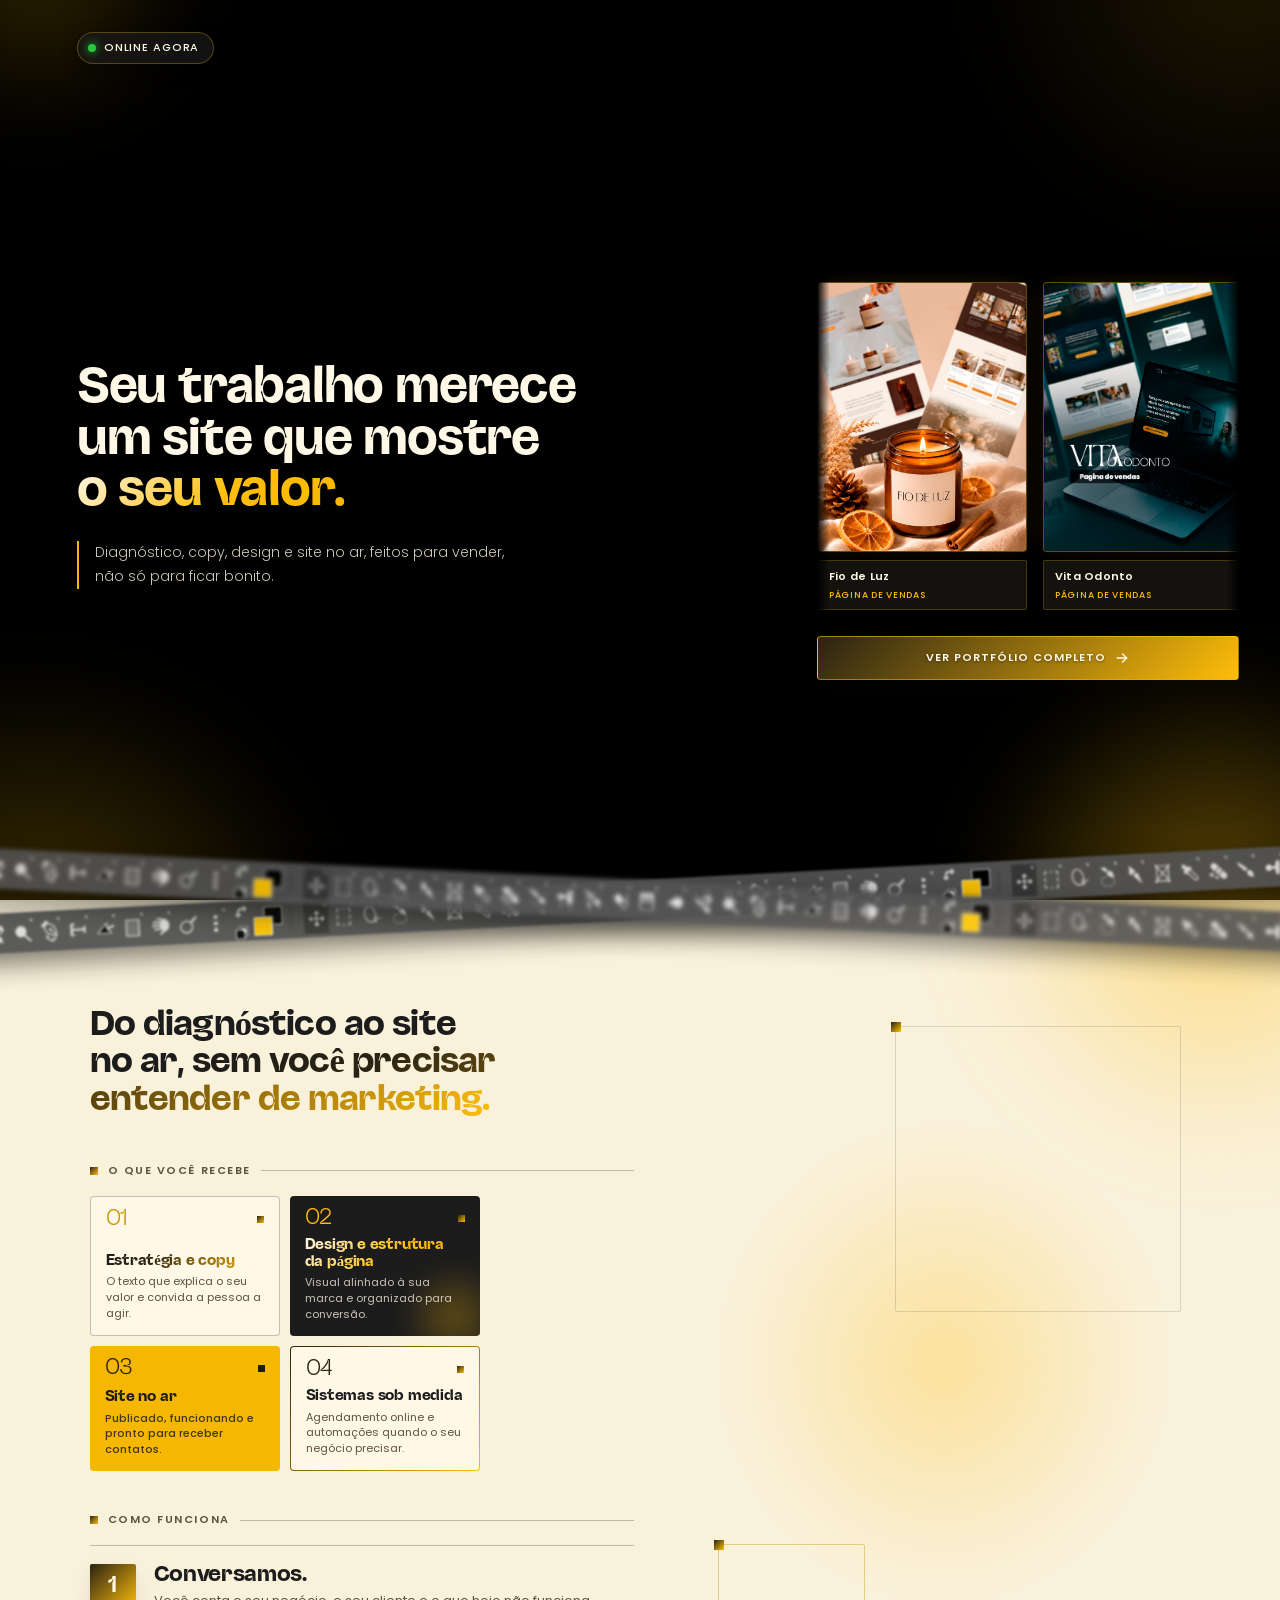
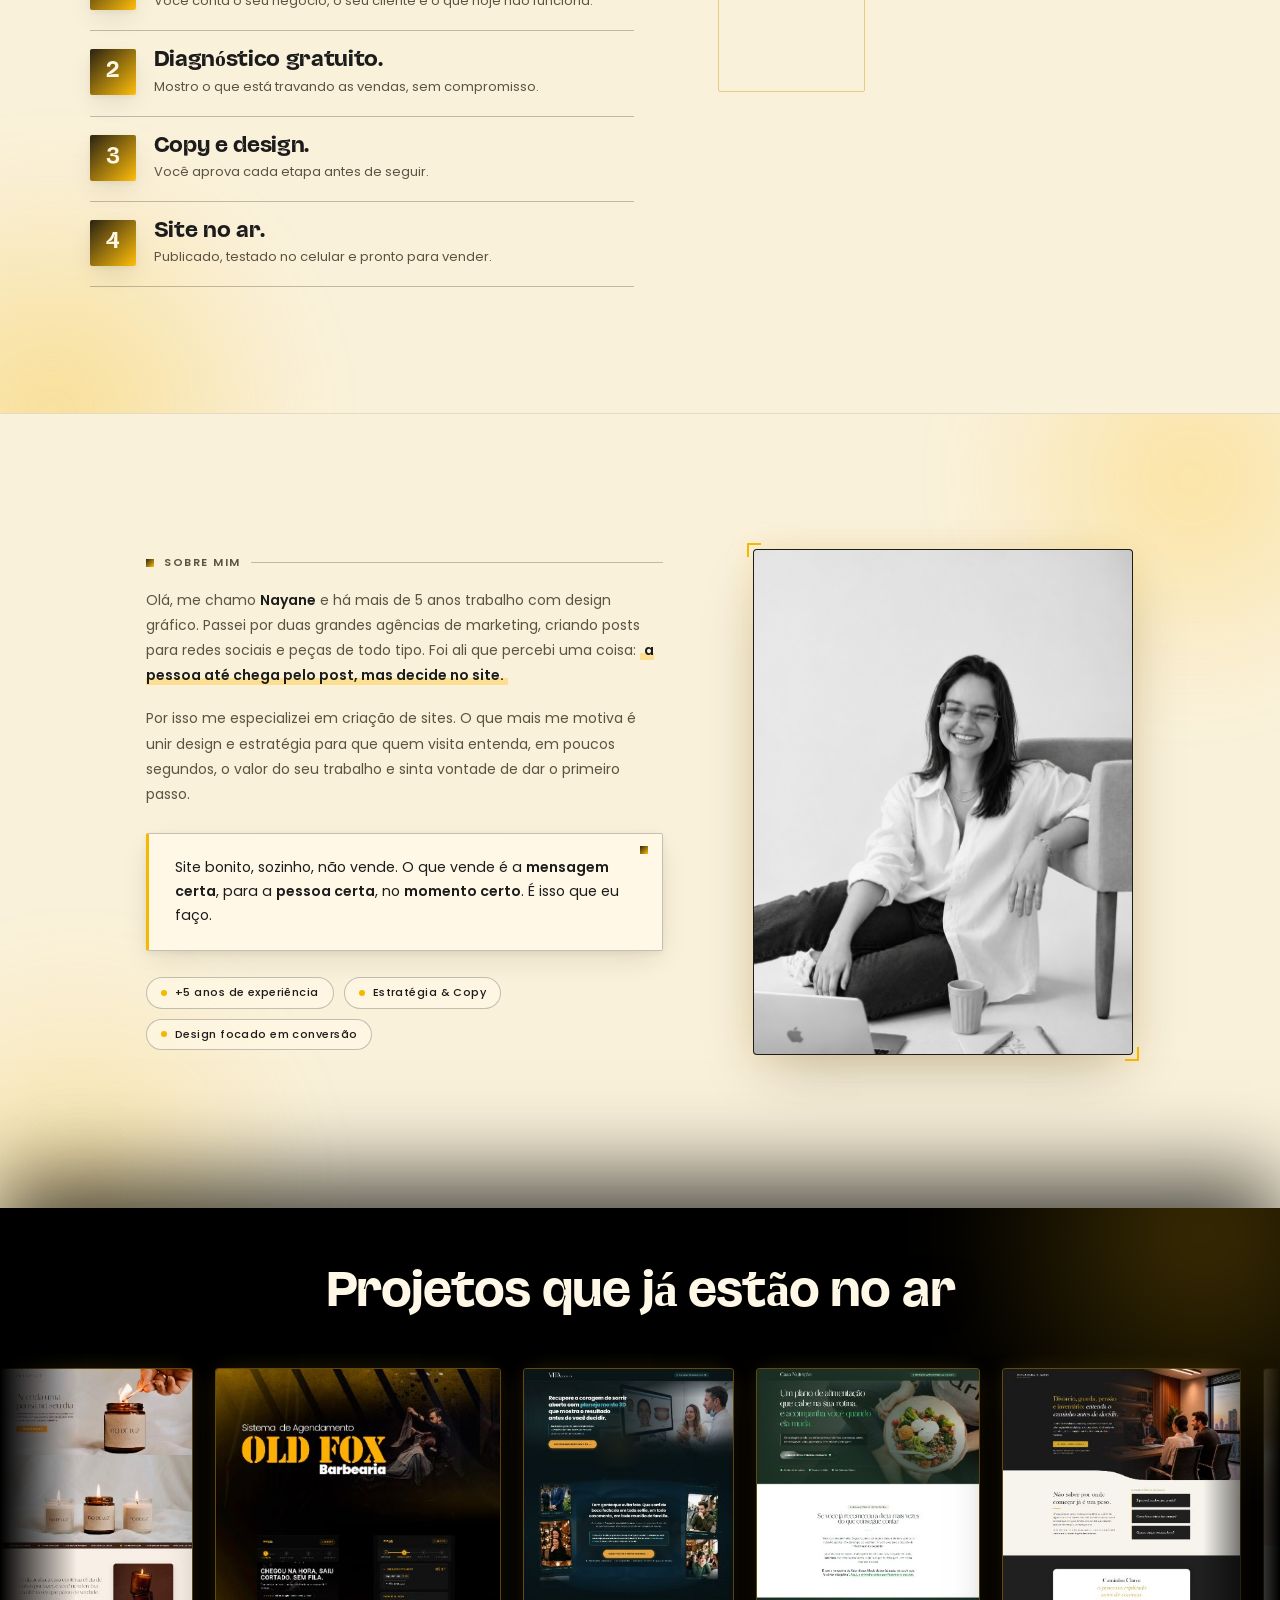
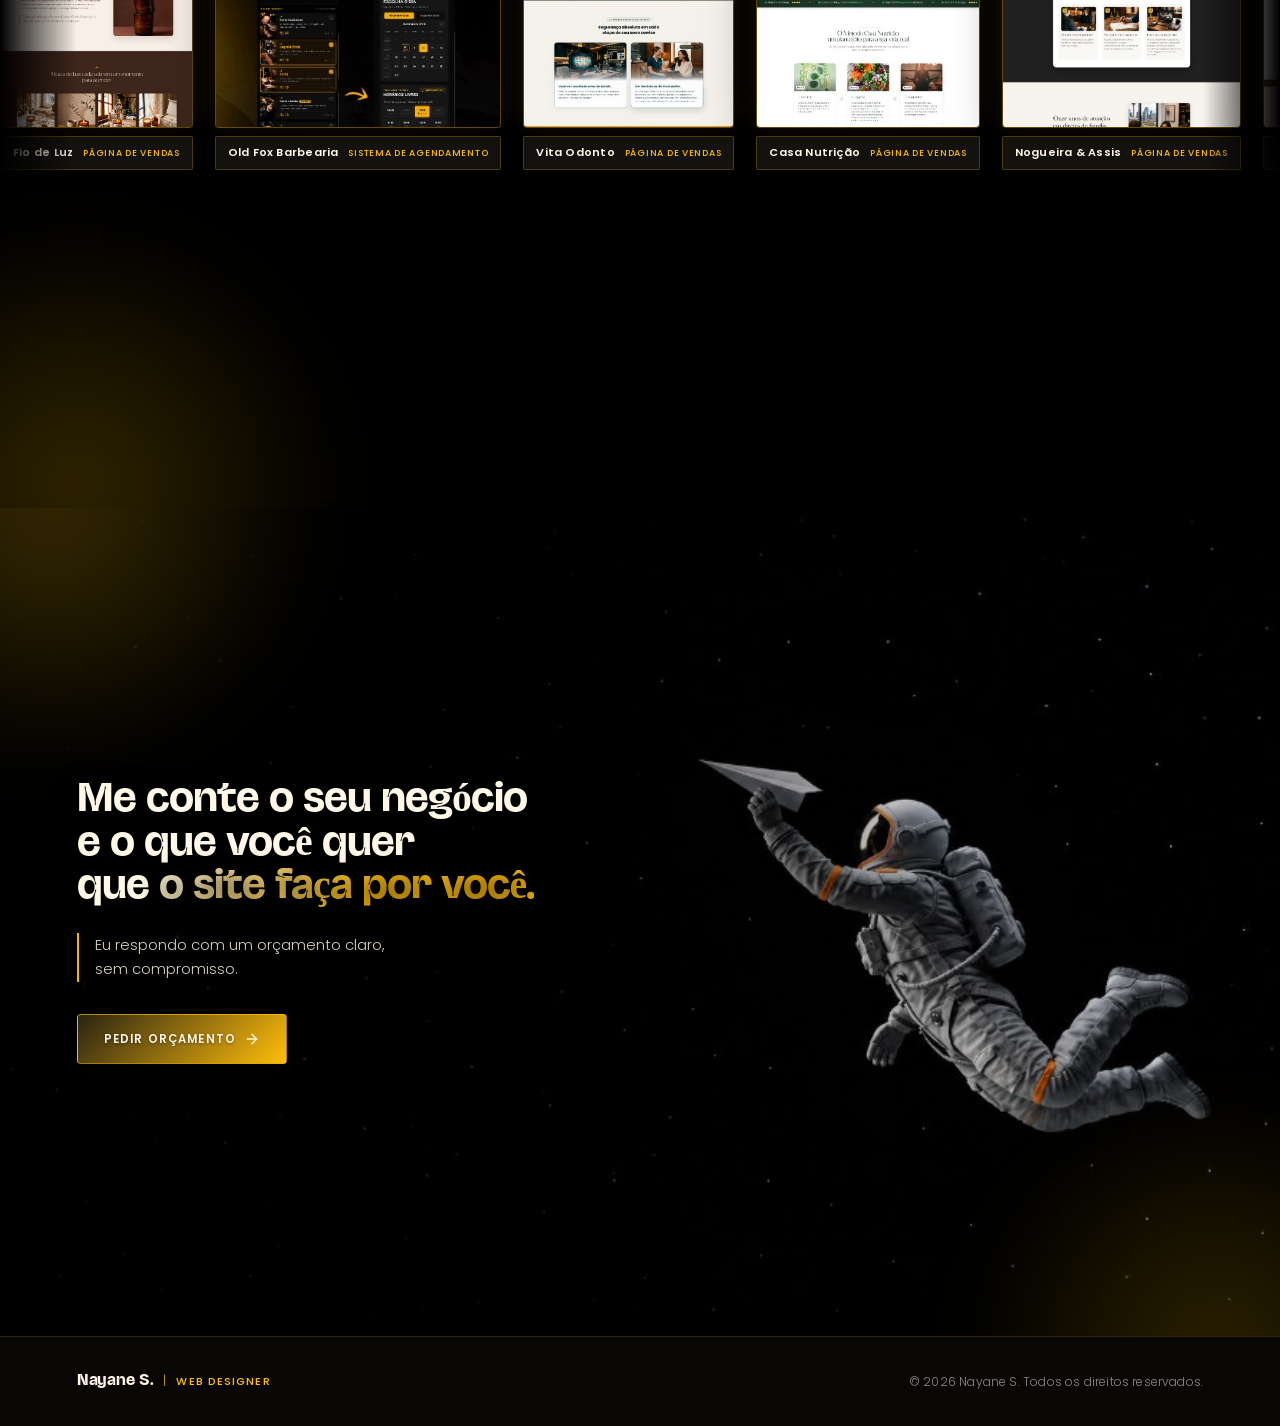
==== commit 8475df8e: "feat: add Nogueira & Assis and Casa Alba projects, update live links, and soften hero gradient" ====
--- a/index.html
+++ b/index.html
@@ -77,7 +77,7 @@
               </div>
             </a>
 
-            <a class="c-card" href="https://www.behance.net/gallery/257832721/Pagina-de-Vendas-Vita-Odonto" target="_blank" rel="noopener noreferrer">
+            <a class="c-card" href="https://vita-odonto-cyne.vercel.app/" target="_blank" rel="noopener noreferrer">
               <div class="c-card__frame">
                 <img src="assets/work/vita-odonto.png" alt="Vita Odonto — Página de Vendas" width="1080" height="1350" loading="lazy">
               </div>
@@ -87,7 +87,7 @@
               </div>
             </a>
 
-            <a class="c-card" href="https://www.behance.net/gallery/257836967/Pagina-de-Vendas-Casa-Nutricao" target="_blank" rel="noopener noreferrer">
+            <a class="c-card" href="https://casanutricao.vercel.app/" target="_blank" rel="noopener noreferrer">
               <div class="c-card__frame">
                 <img src="assets/work/casa-nutricao.png" alt="Casa Nutrição — Página de Vendas" width="1080" height="1350" loading="lazy">
               </div>
@@ -107,6 +107,26 @@
               </div>
             </a>
 
+            <a class="c-card" href="https://nogueiraeassisadvogados.vercel.app/" target="_blank" rel="noopener noreferrer">
+              <div class="c-card__frame">
+                <img src="assets/work/nogueira-assis.jpg" alt="Nogueira &amp; Assis Advogados — Página de Vendas" width="800" height="1000" loading="lazy">
+              </div>
+              <div class="c-box">
+                <span class="c-box__name">Nogueira &amp; Assis</span>
+                <span class="c-box__type">Página de Vendas</span>
+              </div>
+            </a>
+
+            <a class="c-card" href="https://casaalbaesteticaa.vercel.app/" target="_blank" rel="noopener noreferrer">
+              <div class="c-card__frame">
+                <img src="assets/work/casa-alba.jpg" alt="Casa Alba Estética — Página de Vendas" width="800" height="1000" loading="lazy">
+              </div>
+              <div class="c-box">
+                <span class="c-box__name">Casa Alba</span>
+                <span class="c-box__type">Página de Vendas</span>
+              </div>
+            </a>
+
             <!-- Set 2 (duplicação para loop infinito contínuo) -->
             <a class="c-card" href="https://www.behance.net/gallery/258046395/Pagina-de-Vendas-Fio-de-Luz" target="_blank" rel="noopener noreferrer" aria-hidden="true" tabindex="-1">
               <div class="c-card__frame">
@@ -118,7 +138,7 @@
               </div>
             </a>
 
-            <a class="c-card" href="https://www.behance.net/gallery/257832721/Pagina-de-Vendas-Vita-Odonto" target="_blank" rel="noopener noreferrer" aria-hidden="true" tabindex="-1">
+            <a class="c-card" href="https://vita-odonto-cyne.vercel.app/" target="_blank" rel="noopener noreferrer" aria-hidden="true" tabindex="-1">
               <div class="c-card__frame">
                 <img src="assets/work/vita-odonto.png" alt="" width="1080" height="1350" loading="lazy">
               </div>
@@ -128,7 +148,7 @@
               </div>
             </a>
 
-            <a class="c-card" href="https://www.behance.net/gallery/257836967/Pagina-de-Vendas-Casa-Nutricao" target="_blank" rel="noopener noreferrer" aria-hidden="true" tabindex="-1">
+            <a class="c-card" href="https://casanutricao.vercel.app/" target="_blank" rel="noopener noreferrer" aria-hidden="true" tabindex="-1">
               <div class="c-card__frame">
                 <img src="assets/work/casa-nutricao.png" alt="" width="1080" height="1350" loading="lazy">
               </div>
@@ -145,6 +165,26 @@
               <div class="c-box">
                 <span class="c-box__name">Old Fox Barbearia</span>
                 <span class="c-box__type">Sistema de Agendamento</span>
+              </div>
+            </a>
+
+            <a class="c-card" href="https://nogueiraeassisadvogados.vercel.app/" target="_blank" rel="noopener noreferrer" aria-hidden="true" tabindex="-1">
+              <div class="c-card__frame">
+                <img src="assets/work/nogueira-assis.jpg" alt="" width="800" height="1000" loading="lazy">
+              </div>
+              <div class="c-box">
+                <span class="c-box__name">Nogueira &amp; Assis</span>
+                <span class="c-box__type">Página de Vendas</span>
+              </div>
+            </a>
+
+            <a class="c-card" href="https://casaalbaesteticaa.vercel.app/" target="_blank" rel="noopener noreferrer" aria-hidden="true" tabindex="-1">
+              <div class="c-card__frame">
+                <img src="assets/work/casa-alba.jpg" alt="" width="800" height="1000" loading="lazy">
+              </div>
+              <div class="c-box">
+                <span class="c-box__name">Casa Alba</span>
+                <span class="c-box__type">Página de Vendas</span>
               </div>
             </a>
           </div>
@@ -338,7 +378,7 @@
             </div>
           </a>
 
-          <a class="p-card" href="https://www.behance.net/gallery/257832721/Pagina-de-Vendas-Vita-Odonto" target="_blank" rel="noopener noreferrer">
+          <a class="p-card" href="https://vita-odonto-cyne.vercel.app/" target="_blank" rel="noopener noreferrer">
             <div class="p-card__frame">
               <img src="assets/projects/vita-odonto-full.jpg" alt="Vita Odonto — Odontologia Estética" width="351" height="1024" loading="lazy">
             </div>
@@ -348,12 +388,32 @@
             </div>
           </a>
 
-          <a class="p-card" href="https://www.behance.net/gallery/257836967/Pagina-de-Vendas-Casa-Nutricao" target="_blank" rel="noopener noreferrer">
+          <a class="p-card" href="https://casanutricao.vercel.app/" target="_blank" rel="noopener noreferrer">
             <div class="p-card__frame">
               <img src="assets/projects/casa-nutricao-full.jpg" alt="Casa Nutrição — Nutrição Real" width="364" height="1024" loading="lazy">
             </div>
             <div class="p-card__info">
               <span class="p-card__name">Casa Nutrição</span>
+              <span class="p-card__tag">Página de Vendas</span>
+            </div>
+          </a>
+
+          <a class="p-card" href="https://nogueiraeassisadvogados.vercel.app/" target="_blank" rel="noopener noreferrer">
+            <div class="p-card__frame">
+              <img src="assets/projects/nogueira-assis-full.jpg" alt="Nogueira &amp; Assis Advogados — Página de Vendas" width="360" height="1024" loading="lazy">
+            </div>
+            <div class="p-card__info">
+              <span class="p-card__name">Nogueira &amp; Assis</span>
+              <span class="p-card__tag">Página de Vendas</span>
+            </div>
+          </a>
+
+          <a class="p-card" href="https://casaalbaesteticaa.vercel.app/" target="_blank" rel="noopener noreferrer">
+            <div class="p-card__frame">
+              <img src="assets/projects/casa-alba-full.jpg" alt="Casa Alba Estética — Página de Vendas" width="360" height="1024" loading="lazy">
+            </div>
+            <div class="p-card__info">
+              <span class="p-card__name">Casa Alba</span>
               <span class="p-card__tag">Página de Vendas</span>
             </div>
           </a>
@@ -379,7 +439,7 @@
             </div>
           </a>
 
-          <a class="p-card" href="https://www.behance.net/gallery/257832721/Pagina-de-Vendas-Vita-Odonto" target="_blank" rel="noopener noreferrer" aria-hidden="true" tabindex="-1">
+          <a class="p-card" href="https://vita-odonto-cyne.vercel.app/" target="_blank" rel="noopener noreferrer" aria-hidden="true" tabindex="-1">
             <div class="p-card__frame">
               <img src="assets/projects/vita-odonto-full.jpg" alt="" width="351" height="1024" loading="lazy">
             </div>
@@ -389,12 +449,32 @@
             </div>
           </a>
 
-          <a class="p-card" href="https://www.behance.net/gallery/257836967/Pagina-de-Vendas-Casa-Nutricao" target="_blank" rel="noopener noreferrer" aria-hidden="true" tabindex="-1">
+          <a class="p-card" href="https://casanutricao.vercel.app/" target="_blank" rel="noopener noreferrer" aria-hidden="true" tabindex="-1">
             <div class="p-card__frame">
               <img src="assets/projects/casa-nutricao-full.jpg" alt="" width="364" height="1024" loading="lazy">
             </div>
             <div class="p-card__info">
               <span class="p-card__name">Casa Nutrição</span>
+              <span class="p-card__tag">Página de Vendas</span>
+            </div>
+          </a>
+
+          <a class="p-card" href="https://nogueiraeassisadvogados.vercel.app/" target="_blank" rel="noopener noreferrer" aria-hidden="true" tabindex="-1">
+            <div class="p-card__frame">
+              <img src="assets/projects/nogueira-assis-full.jpg" alt="" width="360" height="1024" loading="lazy">
+            </div>
+            <div class="p-card__info">
+              <span class="p-card__name">Nogueira &amp; Assis</span>
+              <span class="p-card__tag">Página de Vendas</span>
+            </div>
+          </a>
+
+          <a class="p-card" href="https://casaalbaesteticaa.vercel.app/" target="_blank" rel="noopener noreferrer" aria-hidden="true" tabindex="-1">
+            <div class="p-card__frame">
+              <img src="assets/projects/casa-alba-full.jpg" alt="" width="360" height="1024" loading="lazy">
+            </div>
+            <div class="p-card__info">
+              <span class="p-card__name">Casa Alba</span>
               <span class="p-card__tag">Página de Vendas</span>
             </div>
           </a>
--- a/styles.css
+++ b/styles.css
@@ -171,7 +171,7 @@
   animation: glowPulse 7s ease-in-out infinite;
 }
 .glow--tr { width: 46vw; height: 46vw; top: -26vw; right: -20vw;
-  background: radial-gradient(circle, rgba(255,190,11,0.34), rgba(255,190,11,0) 66%); }
+  background: radial-gradient(circle, rgba(255,190,11,0.12), rgba(255,190,11,0) 66%); }
 .glow--bl { width: 50vw; height: 50vw; bottom: -30vw; left: -22vw;
   background: radial-gradient(circle, rgba(255,190,11,0.28), rgba(255,190,11,0) 66%); animation-delay: -3s; }
 .glow--tl { width: 26vw; height: 26vw; top: -15vw; left: -10vw;
@@ -267,15 +267,15 @@
   width: 100%;
   overflow: hidden;
   padding: 8px 0 12px;
-  mask-image: linear-gradient(90deg, transparent 0%, #000 6%, #000 94%, transparent 100%);
-  -webkit-mask-image: linear-gradient(90deg, transparent 0%, #000 6%, #000 94%, transparent 100%);
+  mask-image: linear-gradient(90deg, transparent 0%, #000 3%, #000 97%, transparent 100%);
+  -webkit-mask-image: linear-gradient(90deg, transparent 0%, #000 3%, #000 97%, transparent 100%);
 }
 
 .marquee-track {
   display: flex;
   gap: 16px;
   width: max-content;
-  animation: marqueeLoop 24s linear infinite;
+  animation: marqueeLoop 36s linear infinite;
   will-change: transform;
 }
 .marquee-wrap:hover .marquee-track {
@@ -881,7 +881,7 @@
   display: flex;
   gap: 22px;
   width: max-content;
-  animation: marqueeProjects 34s linear infinite;
+  animation: marqueeProjects 48s linear infinite;
   will-change: transform;
 }
 .fold4__marquee-wrap:hover .fold4__track {
@@ -1311,7 +1311,7 @@
   .hero-title--mob { display: inline; }
 
   .live-status {
-    top: 16px;
+    top: 26px;
     left: 50%;
     transform: translateX(-50%);
     padding: 5px 12px 5px 9px;
@@ -1324,7 +1324,7 @@
     flex-direction: column;
     align-items: center;
     justify-content: space-between;
-    padding: 50px var(--gutter) 48px;
+    padding: 72px var(--gutter) 46px;
     height: 100%;
     gap: 10px;
   }
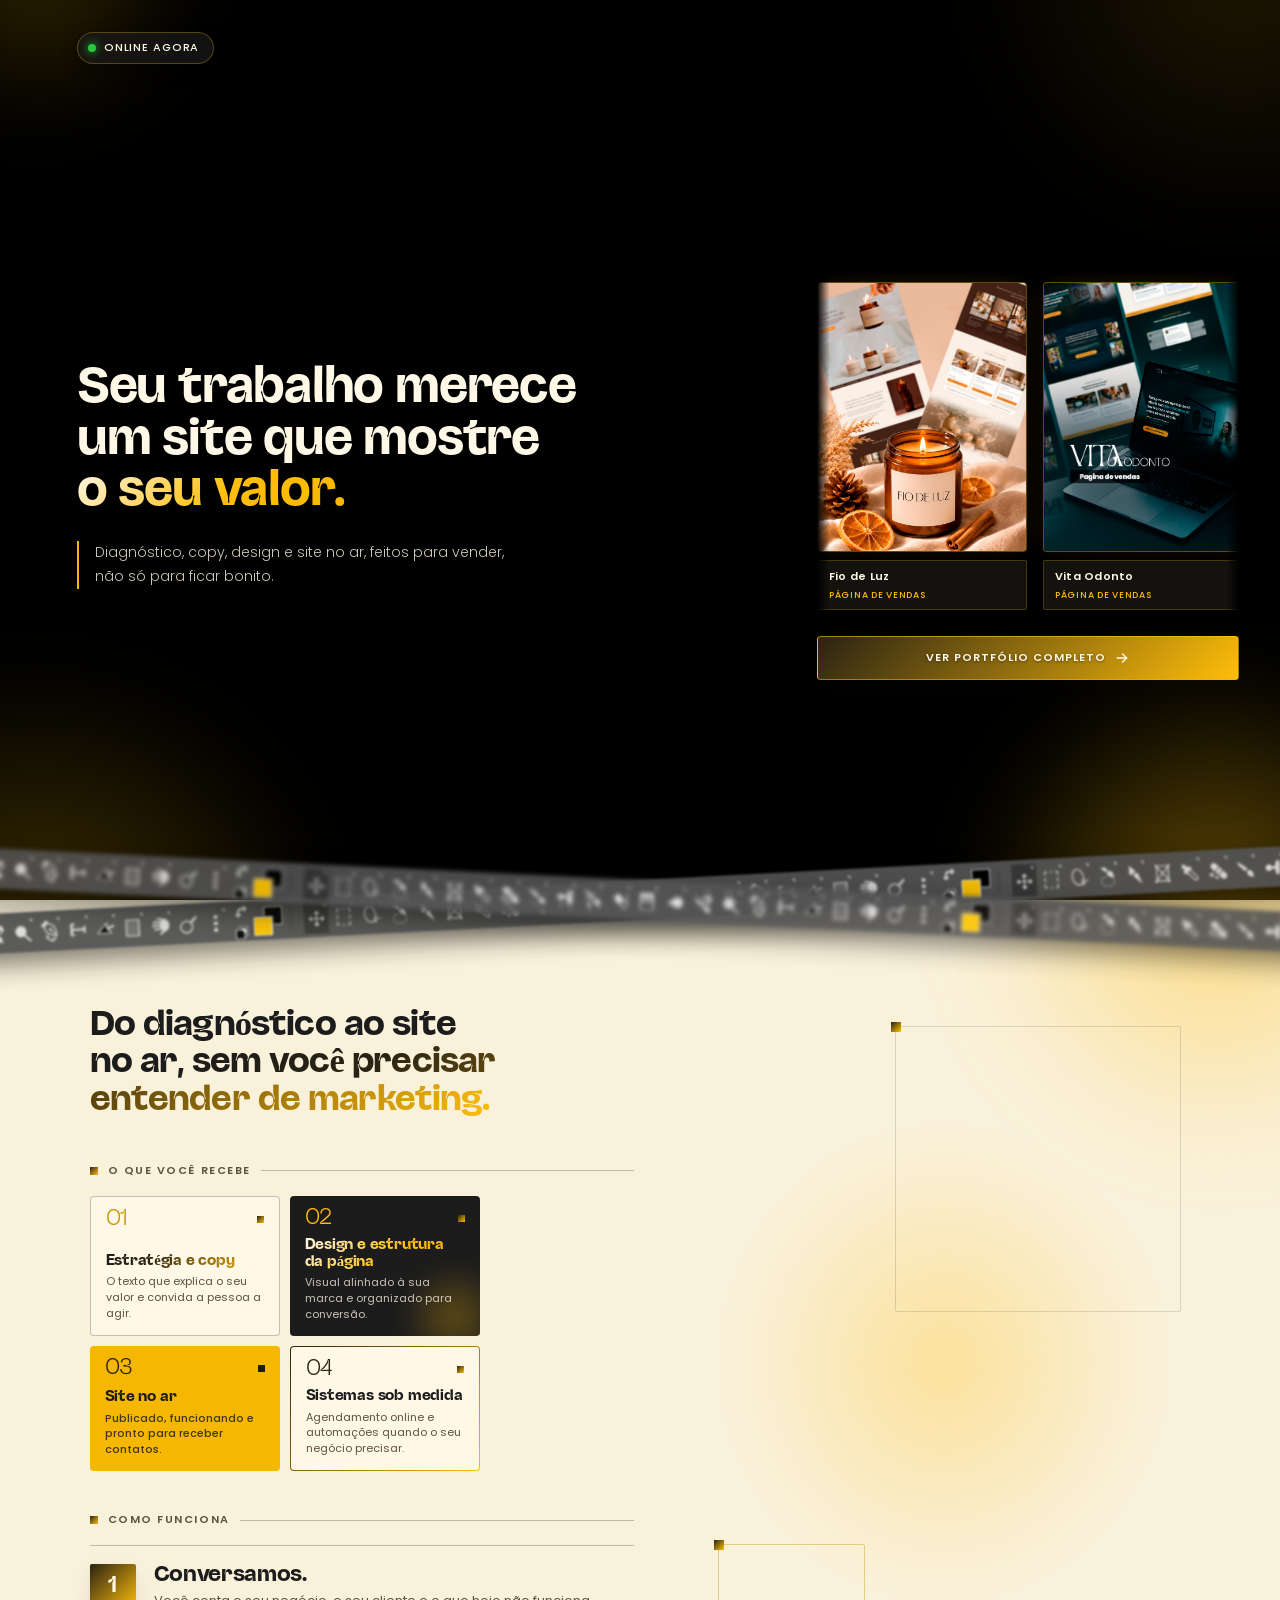
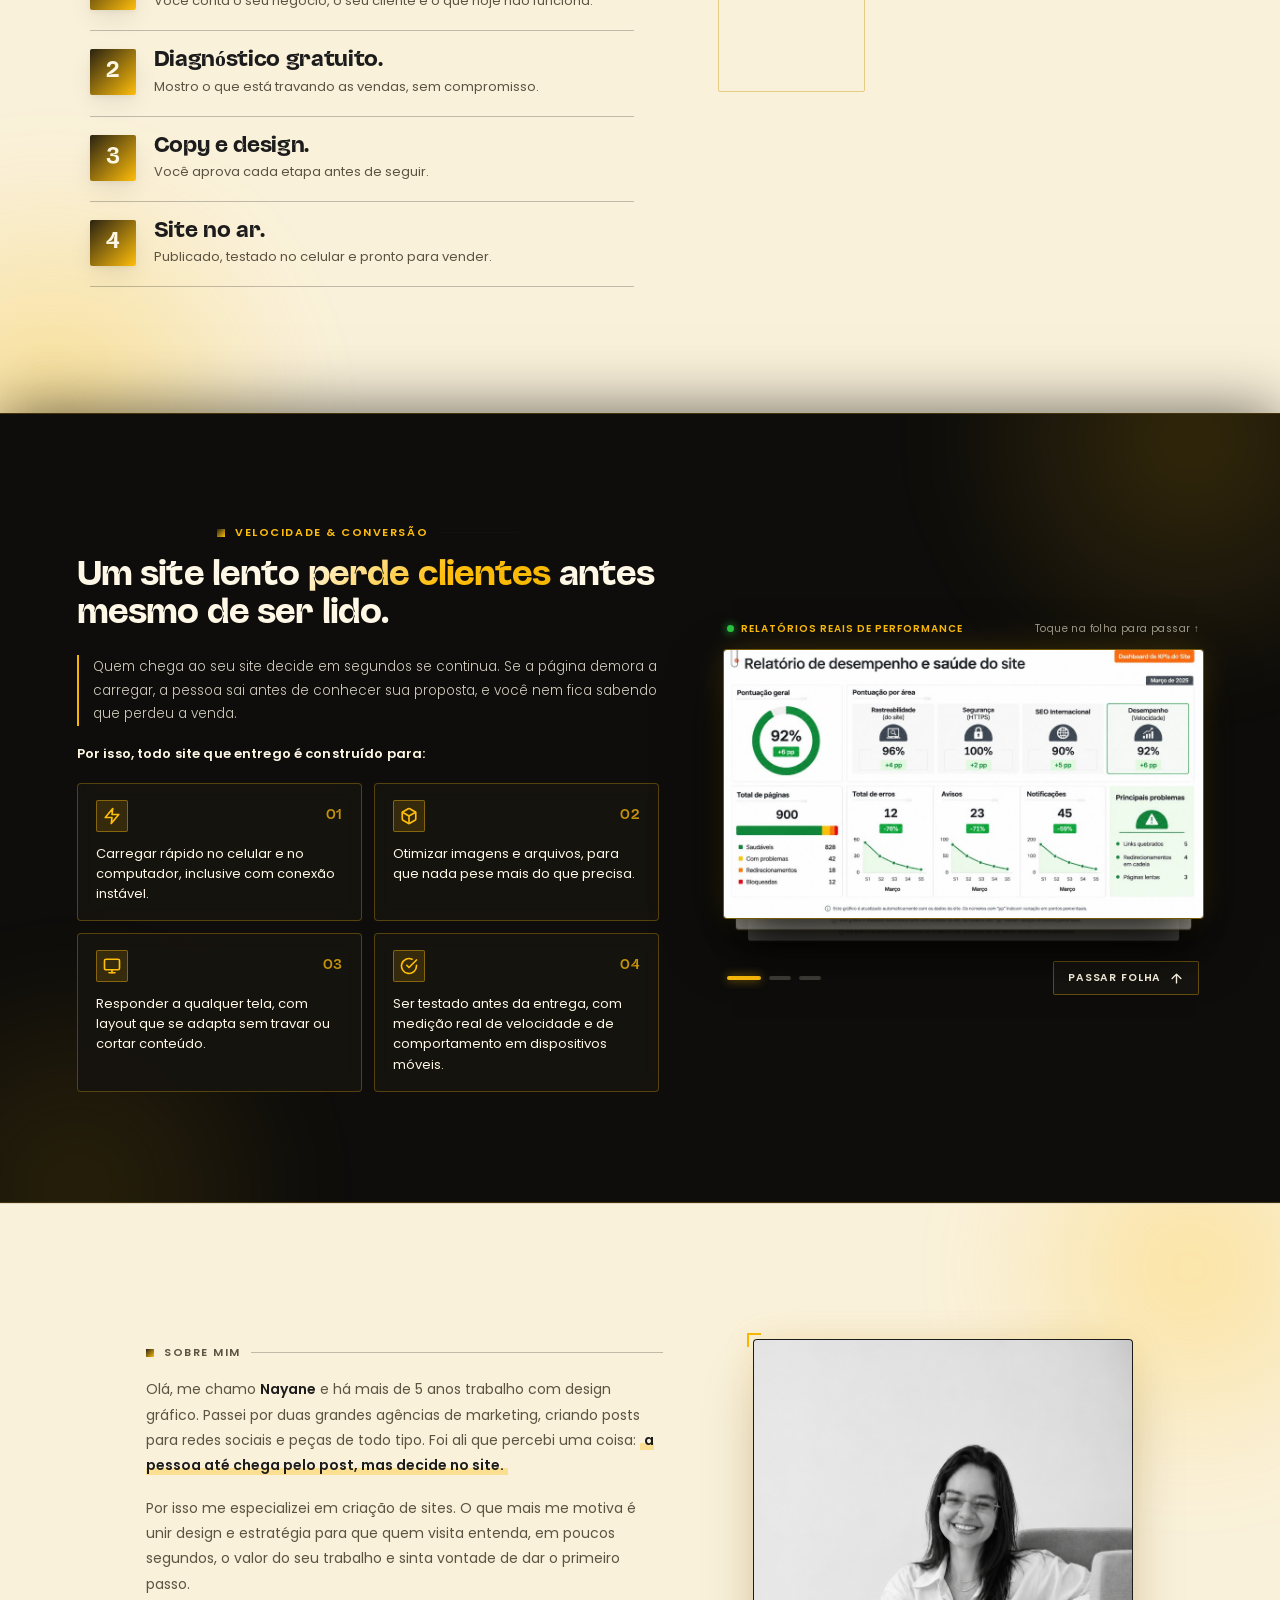
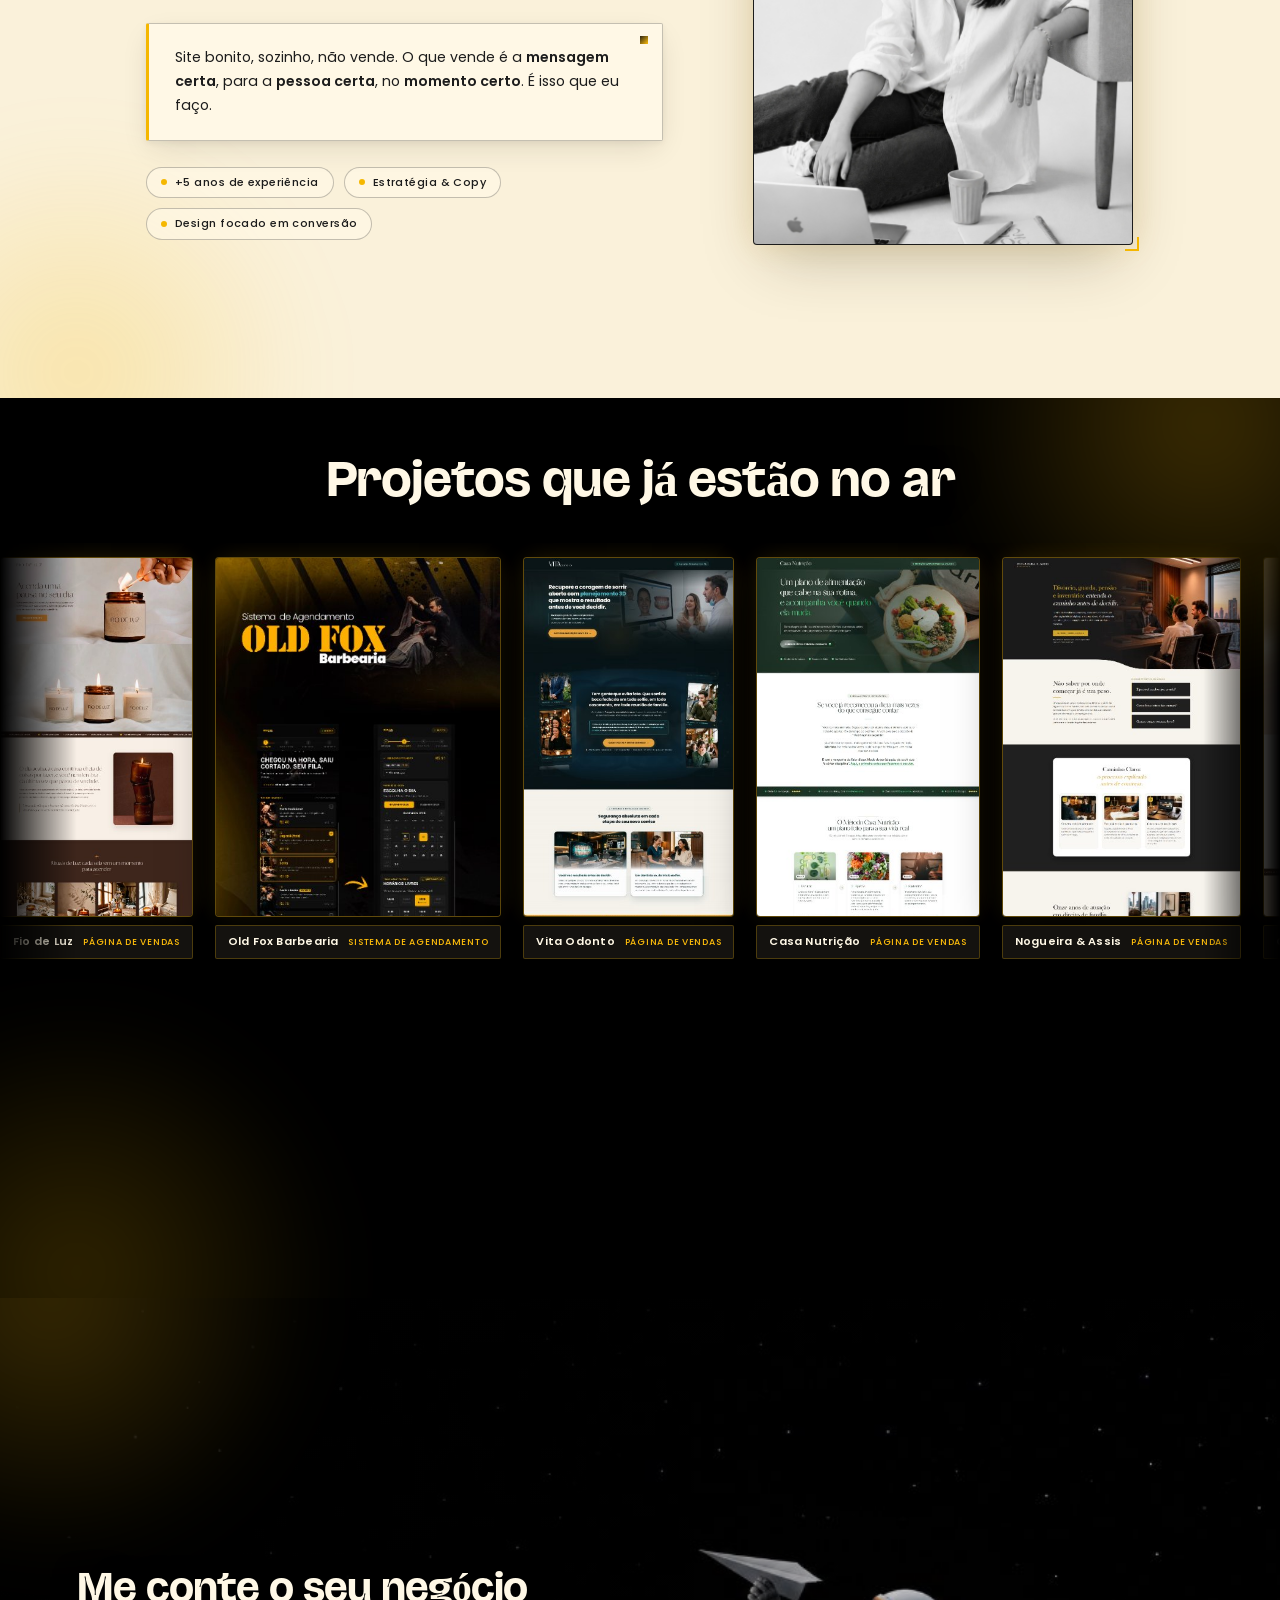
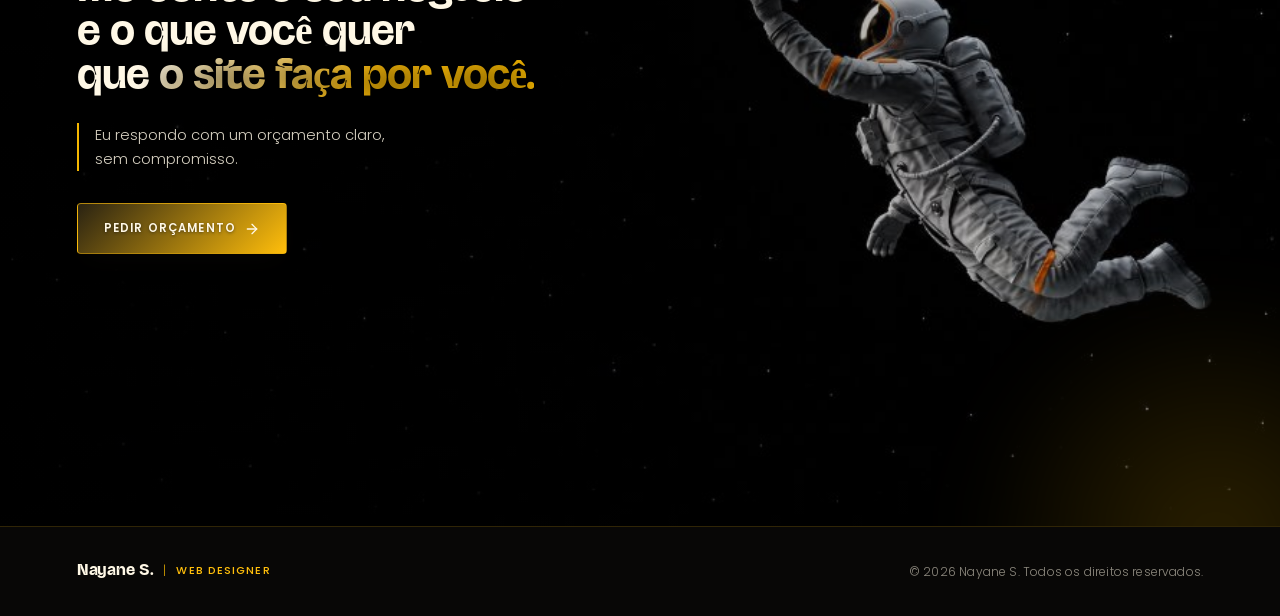
==== commit 497bb498: "feat: add performance section with upward sheet flip animation and updated project links" ====
--- a/index.html
+++ b/index.html
@@ -279,6 +279,114 @@
         <div class="aside__frame aside__frame--a"></div>
         <div class="aside__frame aside__frame--b"></div>
       </aside>
+    </div>
+  </section>
+
+  <!-- Dobra Performance & Velocidade (Fundo Escuro) -->
+  <section class="fold-speed" id="desempenho" aria-label="Desempenho e velocidade do site">
+    <div class="glow glow--speed-tr" aria-hidden="true"></div>
+    <div class="glow glow--speed-bl" aria-hidden="true"></div>
+
+    <div class="fold-speed__inner">
+      <div class="fold-speed__grid">
+
+        <!-- Coluna da Esquerda: Textos + 4 Retângulos do mesmo tamanho -->
+        <div class="speed__content">
+          <div class="sub-label sub-label--gold reveal">Velocidade &amp; Conversão</div>
+
+          <h2 class="speed__title reveal">
+            Um site lento <span class="grad-night">perde clientes</span> antes mesmo de ser lido.
+          </h2>
+
+          <p class="speed__lead reveal">
+            Quem chega ao seu site decide em segundos se continua. Se a página demora a carregar, a pessoa sai antes de conhecer sua proposta, e você nem fica sabendo que perdeu a venda.
+          </p>
+
+          <p class="speed__intro reveal">
+            Por isso, todo site que entrego é construído para:
+          </p>
+
+          <div class="speed__cards reveal">
+            <article class="speed-box">
+              <div class="speed-box__head">
+                <span class="speed-box__icon" aria-hidden="true">
+                  <svg width="18" height="18" viewBox="0 0 24 24" fill="none" stroke="currentColor" stroke-width="2.2" stroke-linecap="round" stroke-linejoin="round"><polygon points="13 2 3 14 12 14 11 22 21 10 12 10 13 2"/></svg>
+                </span>
+                <span class="speed-box__num">01</span>
+              </div>
+              <p class="speed-box__text">Carregar rápido no celular e no computador, inclusive com conexão instável.</p>
+            </article>
+
+            <article class="speed-box">
+              <div class="speed-box__head">
+                <span class="speed-box__icon" aria-hidden="true">
+                  <svg width="18" height="18" viewBox="0 0 24 24" fill="none" stroke="currentColor" stroke-width="2.2" stroke-linecap="round" stroke-linejoin="round"><path d="M21 16V8a2 2 0 0 0-1-1.73l-7-4a2 2 0 0 0-2 0l-7 4A2 2 0 0 0 3 8v8a2 2 0 0 0 1 1.73l7 4a2 2 0 0 0 2 0l7-4A2 2 0 0 0 21 16z"/><polyline points="3.27 6.96 12 12.01 20.73 6.96"/><line x1="12" y1="22.08" x2="12" y2="12"/></svg>
+                </span>
+                <span class="speed-box__num">02</span>
+              </div>
+              <p class="speed-box__text">Otimizar imagens e arquivos, para que nada pese mais do que precisa.</p>
+            </article>
+
+            <article class="speed-box">
+              <div class="speed-box__head">
+                <span class="speed-box__icon" aria-hidden="true">
+                  <svg width="18" height="18" viewBox="0 0 24 24" fill="none" stroke="currentColor" stroke-width="2.2" stroke-linecap="round" stroke-linejoin="round"><rect x="2" y="3" width="20" height="14" rx="2" ry="2"/><line x1="8" y1="21" x2="16" y2="21"/><line x1="12" y1="17" x2="12" y2="21"/></svg>
+                </span>
+                <span class="speed-box__num">03</span>
+              </div>
+              <p class="speed-box__text">Responder a qualquer tela, com layout que se adapta sem travar ou cortar conteúdo.</p>
+            </article>
+
+            <article class="speed-box">
+              <div class="speed-box__head">
+                <span class="speed-box__icon" aria-hidden="true">
+                  <svg width="18" height="18" viewBox="0 0 24 24" fill="none" stroke="currentColor" stroke-width="2.2" stroke-linecap="round" stroke-linejoin="round"><path d="M22 11.08V12a10 10 0 1 1-5.93-9.14"/><polyline points="22 4 12 14.01 9 11.01"/></svg>
+                </span>
+                <span class="speed-box__num">04</span>
+              </div>
+              <p class="speed-box__text">Ser testado antes da entrega, com medição real de velocidade e de comportamento em dispositivos móveis.</p>
+            </article>
+          </div>
+        </div>
+
+        <!-- Coluna da Direita: Deck de Folhas com Efeito de Passar a Folha pra Cima -->
+        <div class="speed__visual reveal">
+          <div class="sheet-deck" id="sheetDeck" aria-label="Relatórios de desempenho e saúde do site">
+            <div class="sheet-deck__header">
+              <span class="sheet-deck__tag">
+                <span class="sheet-deck__dot" aria-hidden="true"></span>
+                <span>Relatórios Reais de Performance</span>
+              </span>
+              <span class="sheet-deck__hint">Toque na folha para passar ↑</span>
+            </div>
+
+            <div class="sheet-deck__stage" id="sheetStage">
+              <div class="sheet-card" data-sheet="0">
+                <img src="assets/performance/relatorio-desempenho-1.jpg" alt="Relatório de desempenho e saúde do site — Pontuação geral 92%" width="1024" height="576" loading="lazy">
+              </div>
+              <div class="sheet-card" data-sheet="1">
+                <img src="assets/performance/relatorio-desempenho-2.jpg" alt="Relatório de desempenho e saúde do site — Pontuação geral 96%" width="1024" height="576" loading="lazy">
+              </div>
+              <div class="sheet-card" data-sheet="2">
+                <img src="assets/performance/relatorio-desempenho-3.jpg" alt="Relatório de desempenho e saúde do site — Pontuação geral 94%" width="1024" height="576" loading="lazy">
+              </div>
+            </div>
+
+            <div class="sheet-deck__controls">
+              <div class="sheet-dots" id="sheetDots">
+                <button type="button" class="sheet-dot is-active" data-idx="0" aria-label="Relatório 1"></button>
+                <button type="button" class="sheet-dot" data-idx="1" aria-label="Relatório 2"></button>
+                <button type="button" class="sheet-dot" data-idx="2" aria-label="Relatório 3"></button>
+              </div>
+              <button type="button" class="sheet-btn" id="sheetNextBtn" aria-label="Próximo relatório">
+                <span>Passar folha</span>
+                <svg width="15" height="15" viewBox="0 0 24 24" fill="none" stroke="currentColor" stroke-width="2.2" stroke-linecap="round" stroke-linejoin="round" aria-hidden="true"><path d="M12 19V5M5 12l7-7 7 7"/></svg>
+              </button>
+            </div>
+          </div>
+        </div>
+
+      </div>
     </div>
   </section>
 
--- a/styles.css
+++ b/styles.css
@@ -625,10 +625,343 @@
 .sq.reveal.in:hover { transform: translateY(-5px); transition-delay: 0ms; transition-duration: 250ms; }
 
 /* ═══════════════════════════════════════════════
+   DOBRA — DESEMPENHO & VELOCIDADE (Fundo Escuro)
+═══════════════════════════════════════════════ */
+.fold-speed {
+  position: relative;
+  z-index: 25;
+  background: #0E0D0B;
+  color: var(--color-text-inverse);
+  padding: 110px var(--gutter);
+  overflow: hidden;
+  border-top: 1px solid rgba(255, 190, 11, 0.22);
+  border-bottom: 1px solid rgba(255, 190, 11, 0.22);
+  box-shadow: 0 0 60px rgba(0, 0, 0, 0.6);
+}
+
+.glow--speed-tr {
+  width: 44vw; height: 44vw; top: -20vw; right: -15vw;
+  background: radial-gradient(circle, rgba(255,190,11,0.16), rgba(255,190,11,0) 65%);
+  z-index: 0;
+}
+.glow--speed-bl {
+  width: 42vw; height: 42vw; bottom: -20vw; left: -15vw;
+  background: radial-gradient(circle, rgba(245,183,0,0.12), rgba(245,183,0,0) 65%);
+  z-index: 0;
+  animation-delay: -3s;
+}
+
+.fold-speed__inner {
+  position: relative;
+  z-index: 1;
+  max-width: 1240px;
+  margin: 0 auto;
+}
+
+.fold-speed__grid {
+  display: grid;
+  grid-template-columns: minmax(0, 1.15fr) minmax(0, 0.95fr);
+  column-gap: 5vw;
+  row-gap: 40px;
+  align-items: center;
+}
+
+.sub-label--gold {
+  color: var(--color-accent-bright);
+}
+.sub-label--gold::before {
+  background: var(--gradient-brand-diag);
+}
+
+.speed__title {
+  font-family: var(--font-display);
+  font-weight: 700;
+  font-size: clamp(26px, 2.7vw, 44px);
+  line-height: 1.12;
+  letter-spacing: -0.025em;
+  color: var(--color-text-inverse);
+  margin-bottom: 20px;
+}
+
+.speed__lead {
+  font-family: var(--font-body);
+  font-weight: 300;
+  font-size: clamp(13.5px, 1.02vw, 15.5px);
+  line-height: 1.75;
+  color: rgba(255, 248, 230, 0.82);
+  margin-bottom: 18px;
+  border-left: 2px solid var(--color-accent);
+  padding-left: 14px;
+}
+
+.speed__intro {
+  font-family: var(--font-body);
+  font-weight: 600;
+  font-size: clamp(13px, 1vw, 15px);
+  color: #FFF8E6;
+  margin-bottom: 16px;
+  letter-spacing: 0.01em;
+}
+
+/* 4 Retângulos do mesmo tamanho */
+.speed__cards {
+  display: grid;
+  grid-template-columns: repeat(2, minmax(0, 1fr));
+  gap: 12px;
+  margin-top: 18px;
+}
+
+.speed-box {
+  display: flex;
+  flex-direction: column;
+  justify-content: flex-start;
+  height: 100%;
+  padding: 16px 18px;
+  background: rgba(22, 20, 16, 0.92);
+  border: 1px solid rgba(255, 190, 11, 0.28);
+  border-radius: var(--radius-sm);
+  transition: transform var(--ease-normal), border-color var(--ease-normal), box-shadow var(--ease-normal);
+  backdrop-filter: blur(8px);
+  -webkit-backdrop-filter: blur(8px);
+}
+.speed-box:hover {
+  transform: translateY(-2px);
+  border-color: var(--color-accent-bright);
+  box-shadow: 0 14px 28px -6px rgba(0, 0, 0, 0.75), 0 0 20px -4px rgba(255, 190, 11, 0.28);
+}
+.speed-box__head {
+  display: flex;
+  align-items: center;
+  justify-content: space-between;
+  margin-bottom: 12px;
+}
+.speed-box__icon {
+  display: inline-flex;
+  align-items: center;
+  justify-content: center;
+  width: 32px;
+  height: 32px;
+  border-radius: var(--radius-xs);
+  background: rgba(255, 190, 11, 0.14);
+  color: var(--color-accent-bright);
+  border: 1px solid rgba(255, 190, 11, 0.4);
+}
+.speed-box__num {
+  font-family: var(--font-display);
+  font-size: 14px;
+  font-weight: 600;
+  color: var(--color-accent-bright);
+  opacity: 0.75;
+  letter-spacing: 0.04em;
+}
+.speed-box__text {
+  font-family: var(--font-body);
+  font-size: 13px;
+  line-height: 1.55;
+  color: #FFF8E6;
+  font-weight: 400;
+}
+
+/* Coluna Visual — Deck de Folhas */
+.speed__visual {
+  display: flex;
+  justify-content: center;
+}
+
+.sheet-deck {
+  width: 100%;
+  max-width: 530px;
+  display: flex;
+  flex-direction: column;
+}
+
+.sheet-deck__header {
+  display: flex;
+  align-items: center;
+  justify-content: space-between;
+  margin-bottom: 12px;
+  padding: 0 4px;
+}
+
+.sheet-deck__tag {
+  display: inline-flex;
+  align-items: center;
+  gap: 7px;
+  font-family: var(--font-body);
+  font-size: 10px;
+  font-weight: 600;
+  letter-spacing: 0.1em;
+  text-transform: uppercase;
+  color: var(--color-accent-bright);
+}
+
+.sheet-deck__dot {
+  width: 7px;
+  height: 7px;
+  border-radius: 50%;
+  background: #28c840;
+  box-shadow: 0 0 8px #28c840;
+  animation: livePulse 2s ease-in-out infinite;
+}
+
+.sheet-deck__hint {
+  font-family: var(--font-body);
+  font-size: 10px;
+  color: rgba(255, 248, 230, 0.6);
+  letter-spacing: 0.04em;
+}
+
+.sheet-deck__stage {
+  position: relative;
+  width: 100%;
+  aspect-ratio: 16 / 9;
+  margin-bottom: 42px;
+  cursor: pointer;
+}
+
+.sheet-card {
+  position: absolute;
+  inset: 0;
+  width: 100%;
+  height: 100%;
+  border-radius: var(--radius-sm);
+  overflow: hidden;
+  background: #0d0d0d;
+  cursor: pointer;
+  transition: transform 0.5s cubic-bezier(0.22, 1, 0.36, 1),
+              opacity 0.5s cubic-bezier(0.22, 1, 0.36, 1),
+              filter 0.5s cubic-bezier(0.22, 1, 0.36, 1),
+              box-shadow 0.5s cubic-bezier(0.22, 1, 0.36, 1),
+              border-color 0.5s cubic-bezier(0.22, 1, 0.36, 1);
+  will-change: transform, opacity;
+  user-select: none;
+  -webkit-user-select: none;
+}
+.sheet-card img {
+  width: 100%;
+  height: 100%;
+  object-fit: cover;
+  display: block;
+  pointer-events: none;
+}
+
+.sheet-card[data-pos="0"] {
+  z-index: 10;
+  transform: translateY(0) scale(1);
+  opacity: 1;
+  filter: brightness(1);
+  border: 1px solid rgba(255, 190, 11, 0.42);
+  box-shadow: 0 24px 56px -8px rgba(0, 0, 0, 0.95), 0 0 32px -6px rgba(255, 190, 11, 0.28);
+}
+.sheet-card[data-pos="0"]:hover {
+  transform: translateY(-4px) scale(1.015);
+  border-color: var(--color-accent-bright);
+  box-shadow: 0 28px 64px -8px rgba(0, 0, 0, 0.98), 0 0 42px -4px rgba(255, 190, 11, 0.42);
+}
+
+.sheet-card[data-pos="1"] {
+  z-index: 5;
+  transform: translateY(18px) scale(0.95);
+  opacity: 0.82;
+  filter: brightness(0.78);
+  border: 1px solid rgba(255, 190, 11, 0.22);
+  box-shadow: 0 16px 36px -8px rgba(0, 0, 0, 0.8);
+}
+
+.sheet-card[data-pos="2"] {
+  z-index: 2;
+  transform: translateY(36px) scale(0.90);
+  opacity: 0.55;
+  filter: brightness(0.6);
+  border: 1px solid rgba(255, 190, 11, 0.12);
+  box-shadow: 0 10px 24px -8px rgba(0, 0, 0, 0.7);
+}
+
+.sheet-card.is-flipping-up {
+  z-index: 25 !important;
+  animation: sheetFlyUp 0.52s cubic-bezier(0.2, 0.8, 0.25, 1) forwards;
+  pointer-events: none;
+}
+
+@keyframes sheetFlyUp {
+  0% {
+    transform: translateY(0) scale(1) rotate(0deg);
+    opacity: 1;
+  }
+  45% {
+    transform: translateY(-75px) scale(1.02) rotate(-3.5deg);
+    opacity: 0.95;
+  }
+  100% {
+    transform: translateY(-155%) scale(0.92) rotate(-6.5deg);
+    opacity: 0;
+  }
+}
+
+.sheet-deck__controls {
+  display: flex;
+  align-items: center;
+  justify-content: space-between;
+  padding: 0 4px;
+}
+
+.sheet-dots {
+  display: flex;
+  align-items: center;
+  gap: 8px;
+}
+
+.sheet-dot {
+  width: 22px;
+  height: 4px;
+  border-radius: 999px;
+  background: rgba(255, 248, 230, 0.2);
+  border: none;
+  cursor: pointer;
+  transition: all var(--ease-fast);
+  padding: 0;
+}
+.sheet-dot.is-active {
+  width: 34px;
+  background: var(--color-accent-bright);
+  box-shadow: 0 0 10px rgba(255, 190, 11, 0.6);
+}
+
+.sheet-btn {
+  display: inline-flex;
+  align-items: center;
+  gap: 8px;
+  padding: 8px 14px;
+  background: rgba(24, 22, 18, 0.82);
+  border: 1px solid rgba(255, 190, 11, 0.35);
+  border-radius: var(--radius-xs);
+  color: #FFF8E6;
+  font-family: var(--font-body);
+  font-size: 10.5px;
+  font-weight: 600;
+  letter-spacing: 0.08em;
+  text-transform: uppercase;
+  cursor: pointer;
+  transition: all var(--ease-fast);
+}
+.sheet-btn:hover {
+  background: rgba(255, 190, 11, 0.16);
+  border-color: var(--color-accent-bright);
+  box-shadow: 0 0 16px rgba(255, 190, 11, 0.3);
+  transform: translateY(-1px);
+}
+.sheet-btn svg {
+  transition: transform var(--ease-fast);
+}
+.sheet-btn:hover svg {
+  transform: translateY(-2px);
+}
+
+/* ═══════════════════════════════════════════════
    DOBRA 3 — SOBRE NAYANE
 ═══════════════════════════════════════════════ */
 .fold3 {
-  position: relative; z-index: 3;
+  position: relative; z-index: 25;
   background: var(--color-surface);       /* #FAF1DA */
   color: var(--color-text);
   padding: 15vh 0 17vh;
@@ -1436,6 +1769,38 @@
     line-height: 1.5;
   }
 
+  /* Dobra Performance Mobile */
+  .fold-speed {
+    padding: 70px max(24px, 6vw) 80px;
+  }
+  .fold-speed__grid {
+    grid-template-columns: 1fr;
+    row-gap: 36px;
+  }
+  .speed__title {
+    font-size: clamp(22px, 5.8vw, 32px);
+    line-height: 1.15;
+    margin-bottom: 16px;
+  }
+  .speed__lead {
+    font-size: clamp(12.5px, 3.2vw, 14px);
+    line-height: 1.6;
+    margin-bottom: 14px;
+  }
+  .speed__cards {
+    grid-template-columns: 1fr;
+    gap: 10px;
+  }
+  .speed-box {
+    padding: 14px 14px;
+  }
+  .sheet-deck {
+    max-width: 100%;
+  }
+  .sheet-deck__stage {
+    margin-bottom: 34px;
+  }
+
   /* Dobra 3 Mobile — mais respiro nas bordas */
   .fold3 { padding: 60px 0 80px; }
   .fold3__grid {
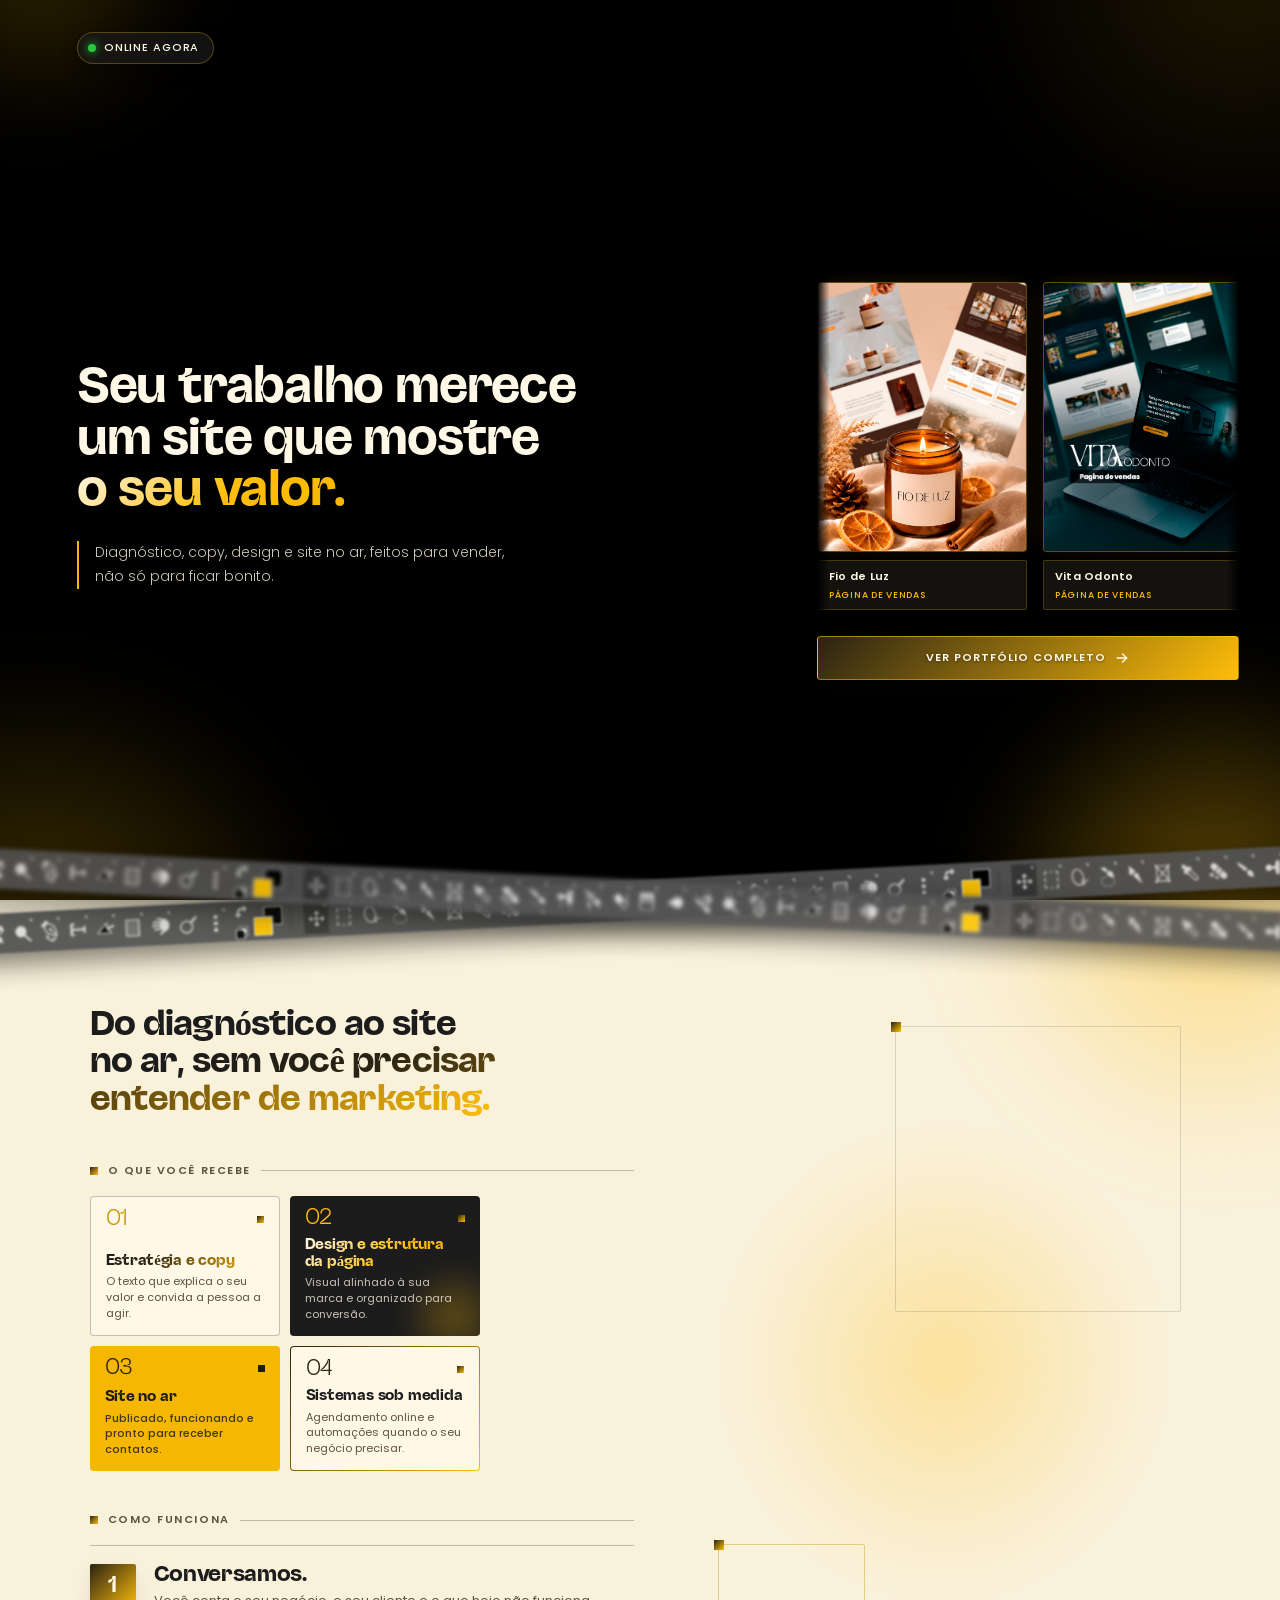
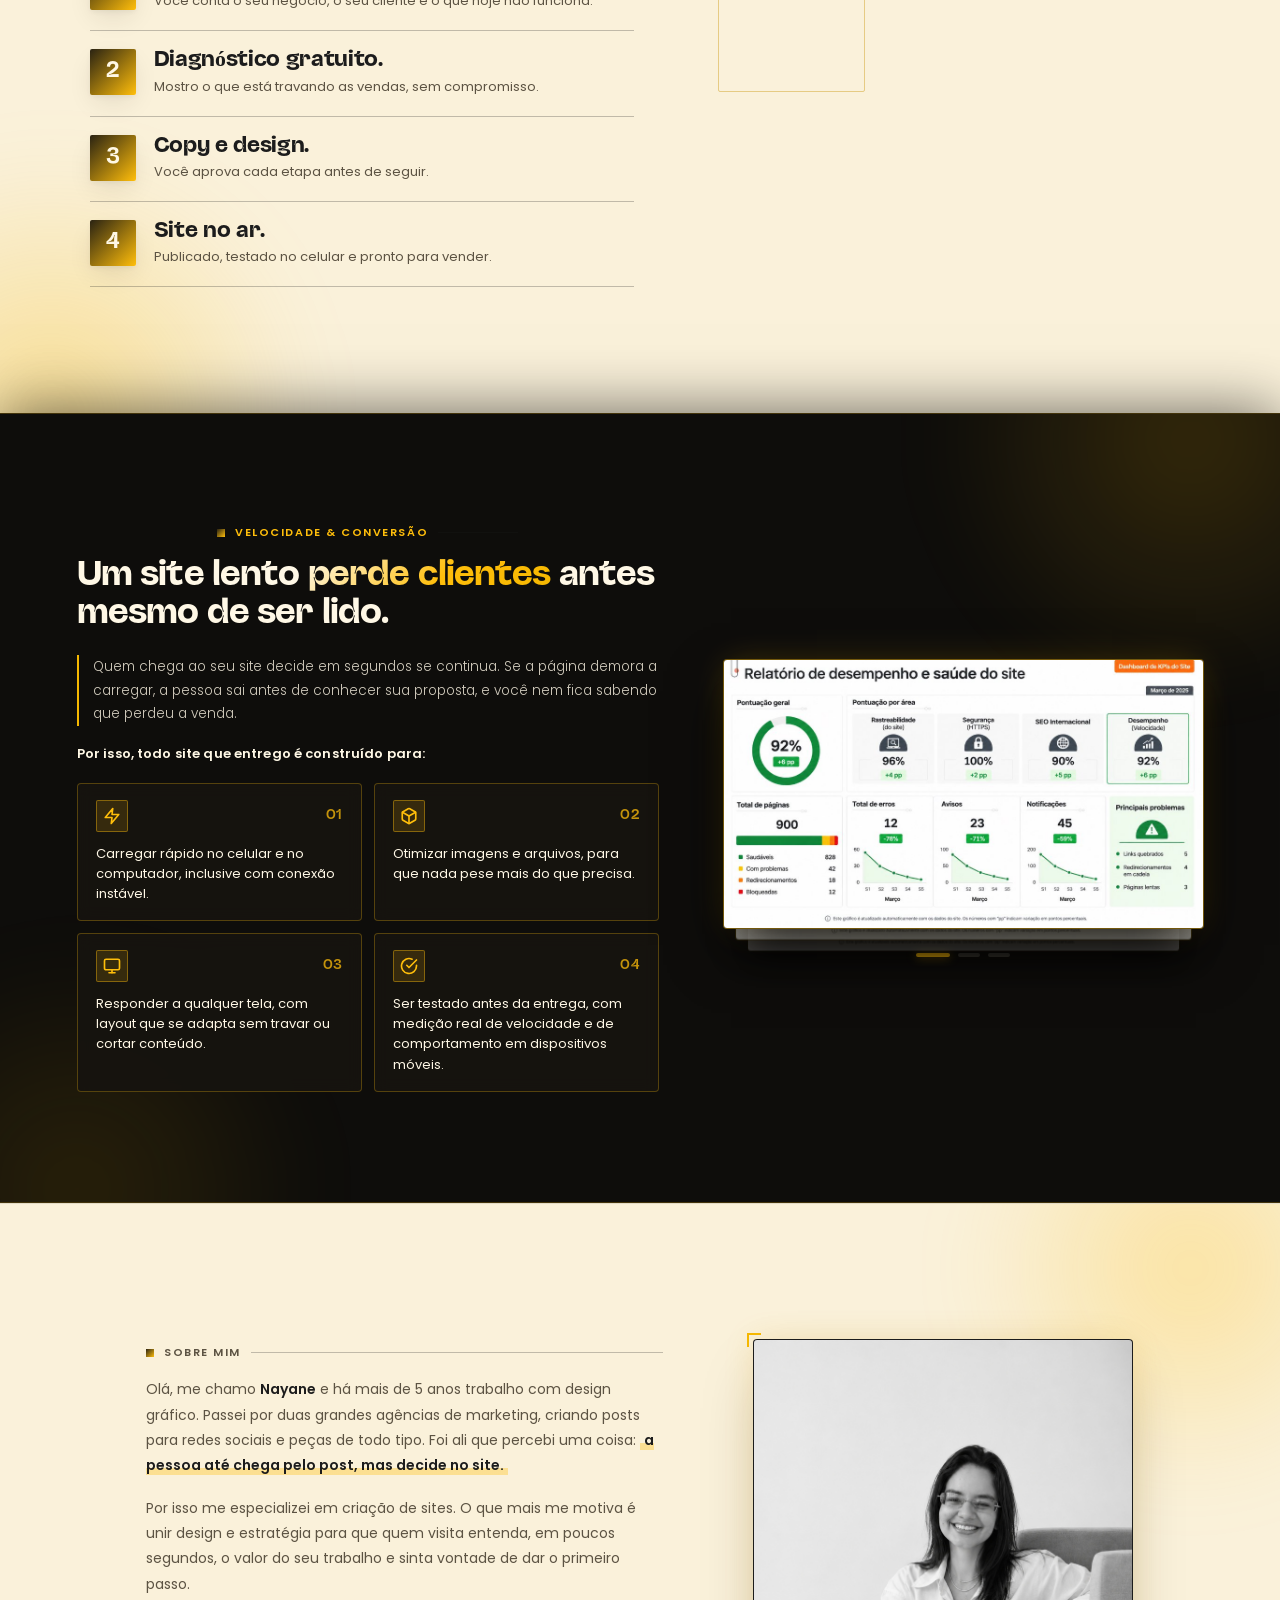
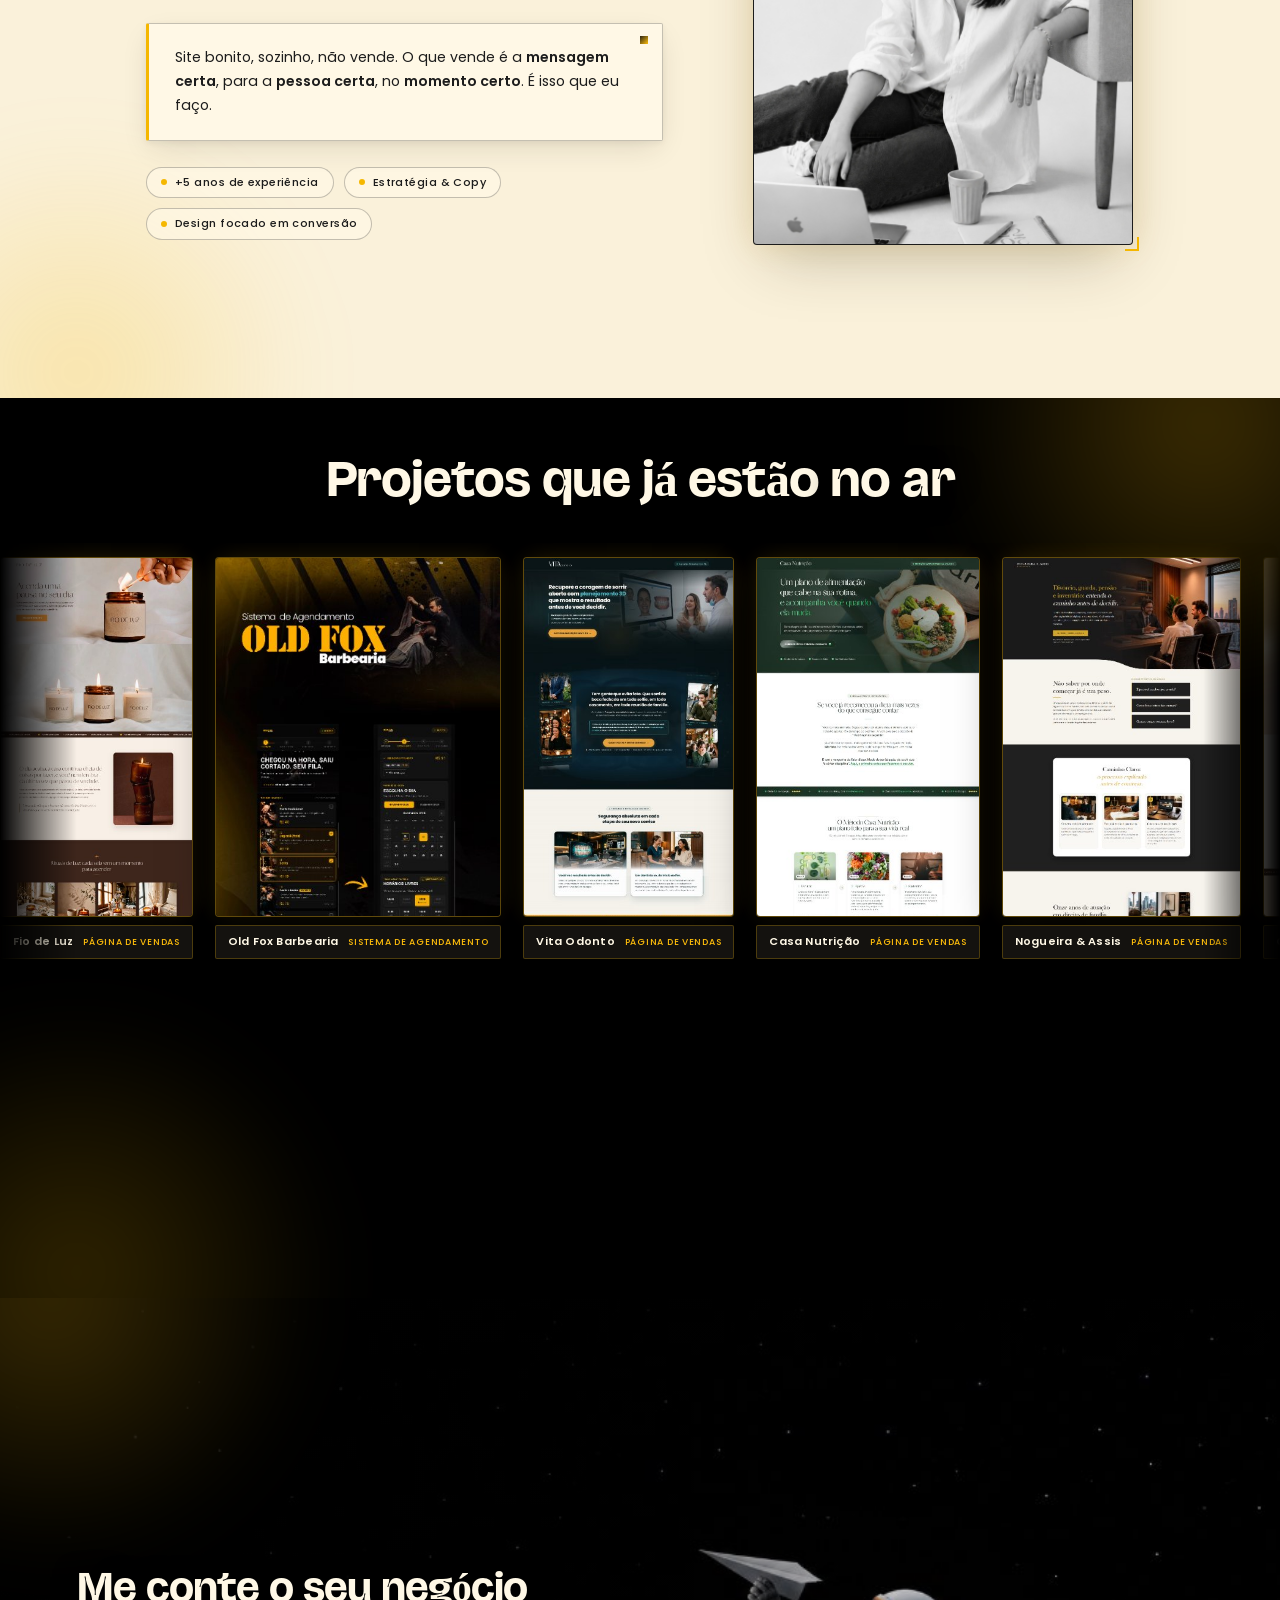
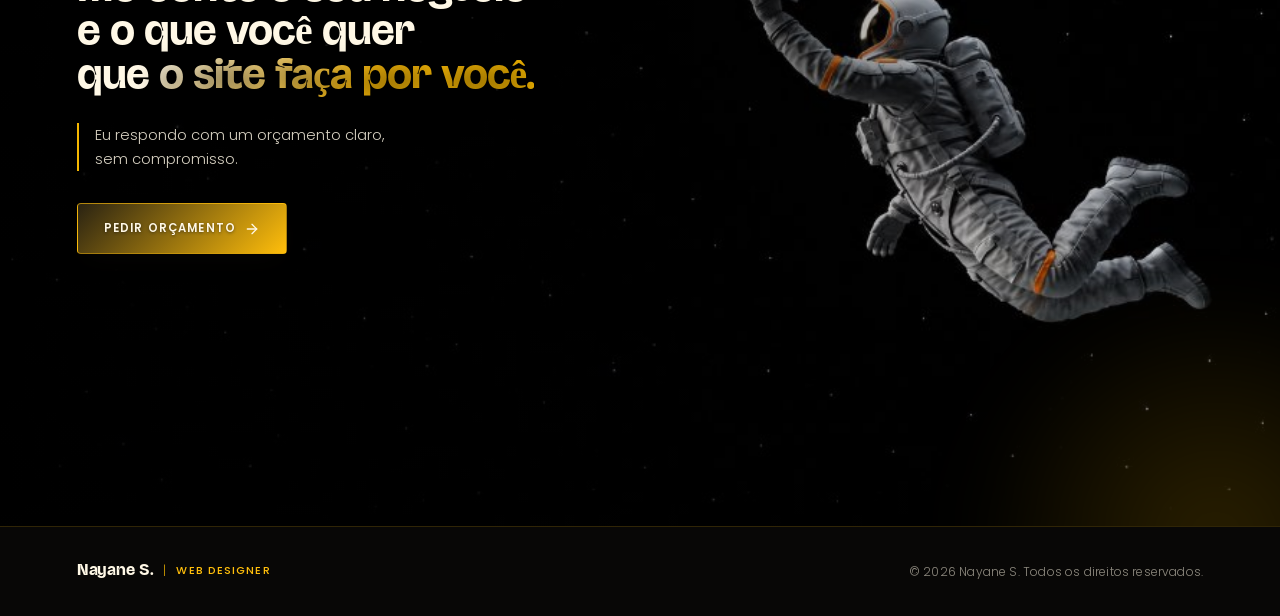
==== commit 9e13e15f: "style: refine mobile spacing, title breaks, wider carousel, and clean auto-looping performance deck" ====
--- a/index.html
+++ b/index.html
@@ -349,17 +349,9 @@
           </div>
         </div>
 
-        <!-- Coluna da Direita: Deck de Folhas com Efeito de Passar a Folha pra Cima -->
+        <!-- Coluna da Direita: Deck de Folhas com Efeito de Passar a Folha pra Cima em Looping -->
         <div class="speed__visual reveal">
           <div class="sheet-deck" id="sheetDeck" aria-label="Relatórios de desempenho e saúde do site">
-            <div class="sheet-deck__header">
-              <span class="sheet-deck__tag">
-                <span class="sheet-deck__dot" aria-hidden="true"></span>
-                <span>Relatórios Reais de Performance</span>
-              </span>
-              <span class="sheet-deck__hint">Toque na folha para passar ↑</span>
-            </div>
-
             <div class="sheet-deck__stage" id="sheetStage">
               <div class="sheet-card" data-sheet="0">
                 <img src="assets/performance/relatorio-desempenho-1.jpg" alt="Relatório de desempenho e saúde do site — Pontuação geral 92%" width="1024" height="576" loading="lazy">
@@ -378,10 +370,6 @@
                 <button type="button" class="sheet-dot" data-idx="1" aria-label="Relatório 2"></button>
                 <button type="button" class="sheet-dot" data-idx="2" aria-label="Relatório 3"></button>
               </div>
-              <button type="button" class="sheet-btn" id="sheetNextBtn" aria-label="Próximo relatório">
-                <span>Passar folha</span>
-                <svg width="15" height="15" viewBox="0 0 24 24" fill="none" stroke="currentColor" stroke-width="2.2" stroke-linecap="round" stroke-linejoin="round" aria-hidden="true"><path d="M12 19V5M5 12l7-7 7 7"/></svg>
-              </button>
             </div>
           </div>
         </div>
@@ -458,7 +446,7 @@
       <!-- Título da dobra 4 -->
       <div class="fold4__header reveal">
         <h2 class="fold4__title">
-          Projetos que já estão no ar
+          Projetos que já estão <br class="mob-br"><span class="u-nowrap">no ar</span>
         </h2>
       </div>
 
--- a/styles.css
+++ b/styles.css
@@ -815,8 +815,8 @@
   position: relative;
   width: 100%;
   aspect-ratio: 16 / 9;
-  margin-bottom: 42px;
-  cursor: pointer;
+  margin-bottom: 24px;
+  cursor: default;
 }
 
 .sheet-card {
@@ -827,7 +827,7 @@
   border-radius: var(--radius-sm);
   overflow: hidden;
   background: #0d0d0d;
-  cursor: pointer;
+  cursor: default;
   transition: transform 0.5s cubic-bezier(0.22, 1, 0.36, 1),
               opacity 0.5s cubic-bezier(0.22, 1, 0.36, 1),
               filter 0.5s cubic-bezier(0.22, 1, 0.36, 1),
@@ -901,7 +901,7 @@
 .sheet-deck__controls {
   display: flex;
   align-items: center;
-  justify-content: space-between;
+  justify-content: center;
   padding: 0 4px;
 }
 
@@ -1644,10 +1644,10 @@
   .hero-title--mob { display: inline; }
 
   .live-status {
-    top: 26px;
+    top: 42px;
     left: 50%;
     transform: translateX(-50%);
-    padding: 5px 12px 5px 9px;
+    padding: 6px 13px 6px 10px;
   }
   .live-status__text { font-size: 10px; }
 
@@ -1657,9 +1657,9 @@
     flex-direction: column;
     align-items: center;
     justify-content: space-between;
-    padding: 72px var(--gutter) 46px;
+    padding: 96px var(--gutter) 42px;
     height: 100%;
-    gap: 10px;
+    gap: 12px;
   }
   .hero-copy {
     max-width: 100%;
@@ -1686,7 +1686,7 @@
     padding-top: 8px;
   }
   .showcase {
-    width: min(86vw, 290px);
+    width: min(92vw, 342px);
     margin: 0 auto;
     justify-self: center;
     gap: 6px;
@@ -1798,7 +1798,7 @@
     max-width: 100%;
   }
   .sheet-deck__stage {
-    margin-bottom: 34px;
+    margin-bottom: 22px;
   }
 
   /* Dobra 3 Mobile — mais respiro nas bordas */
